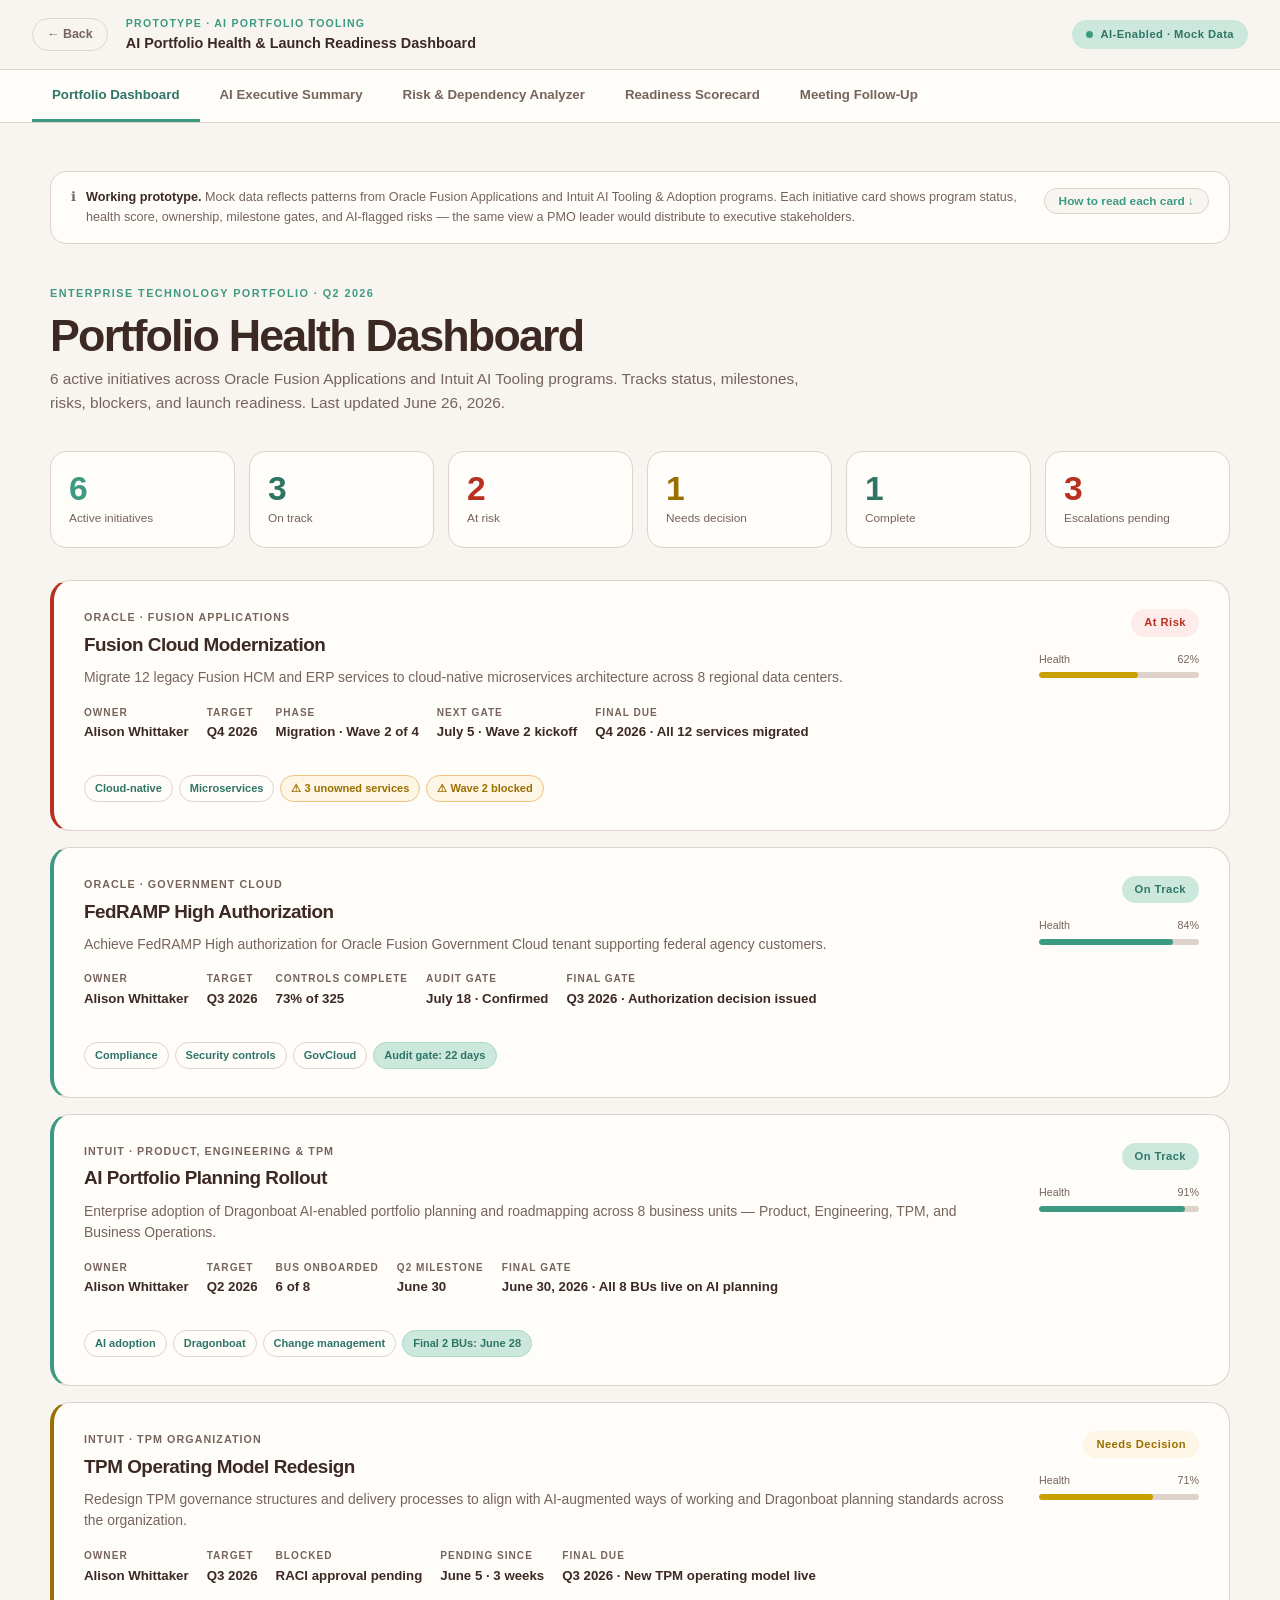
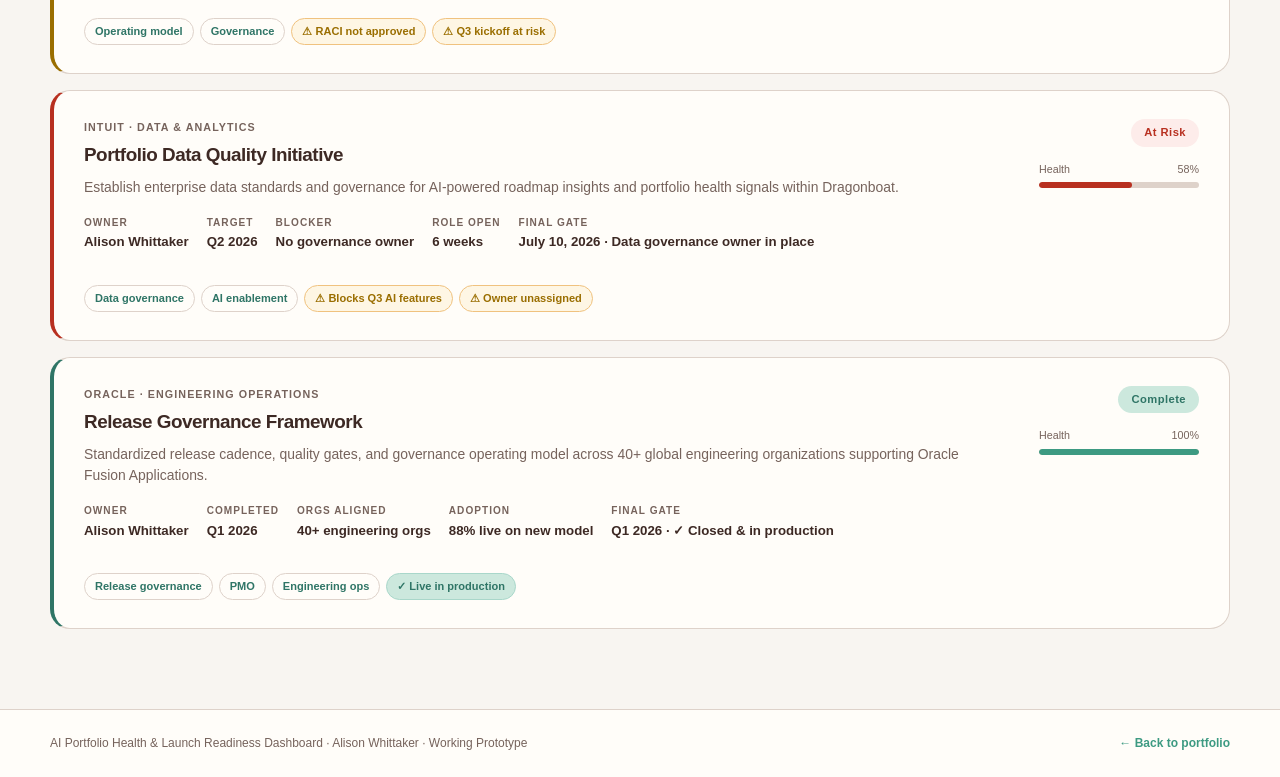
==== portfolio-dashboard.html @ 185c4051 "Add files via upload" ====
<!doctype html>
<html lang="en">
<head>
  <meta charset="UTF-8">
  <meta name="viewport" content="width=device-width, initial-scale=1.0">
  <title>AI Portfolio Health & Launch Readiness — Prototype | Alison Whittaker</title>
  <style>
    :root {
      --ink: #3d2924;
      --muted: #76635c;
      --paper: #f8f5f1;
      --surface: #fffdf9;
      --line: #ded2ca;
      --accent: #3d9a82;
      --accent-soft: #ead4c9;
      --forest: #2f7566;
      --lime: #cce8dd;
      --cocoa: #4b312b;
      --shadow: 0 18px 50px rgba(76,49,43,.09);
      --radius: 20px;
      --red: #b83020;
      --red-soft: #fdecea;
      --amber: #9a6e00;
      --amber-soft: #fef6e4;
    }
    *, *::before, *::after { box-sizing: border-box; }
    html { scroll-behavior: smooth; }
    body {
      margin: 0;
      background: var(--paper);
      color: var(--ink);
      font-family: Inter, ui-sans-serif, -apple-system, BlinkMacSystemFont, "Segoe UI", sans-serif;
      line-height: 1.55;
      -webkit-font-smoothing: antialiased;
    }
    a { color: inherit; text-decoration: none; }
    p { text-wrap: pretty; }

    /* ── HEADER ────────────────────────────── */
    .proto-header {
      position: sticky; top: 0; z-index: 30;
      display: flex; align-items: center; justify-content: space-between;
      min-height: 70px; padding: 12px 32px;
      border-bottom: 1px solid var(--line);
      background: color-mix(in srgb, var(--paper) 92%, transparent);
      backdrop-filter: blur(18px);
    }
    .ph-left { display: flex; align-items: center; gap: 18px; }
    .ph-back {
      display: inline-flex; align-items: center; gap: 6px;
      padding: 6px 14px; border: 1px solid var(--line); border-radius: 999px;
      color: var(--muted); font-size: .78rem; font-weight: 650;
      transition: color .2s, border-color .2s;
    }
    .ph-back:hover { color: var(--ink); border-color: var(--ink); }
    .ph-meta { display: flex; flex-direction: column; gap: 1px; }
    .ph-eyebrow { margin: 0; color: var(--accent); font-size: .66rem; font-weight: 800; letter-spacing: .12em; text-transform: uppercase; }
    .ph-title { margin: 0; font-size: .9rem; font-weight: 750; }
    .ph-badge {
      display: inline-flex; align-items: center; gap: 7px;
      padding: 6px 14px; border-radius: 999px;
      background: var(--lime); color: var(--forest);
      font-size: .7rem; font-weight: 800; letter-spacing: .04em;
    }
    .ai-pulse {
      width: 7px; height: 7px; border-radius: 50%;
      background: var(--accent); animation: pulse 2s ease-in-out infinite;
    }
    @keyframes pulse { 0%,100%{opacity:1} 50%{opacity:.3} }

    /* ── TAB BAR ───────────────────────────── */
    .tab-bar {
      position: sticky; top: 70px; z-index: 20;
      display: flex; overflow-x: auto;
      padding: 0 32px;
      border-bottom: 1px solid var(--line);
      background: var(--surface);
      scrollbar-width: none;
    }
    .tab-bar::-webkit-scrollbar { display: none; }
    .tab-btn {
      flex-shrink: 0; height: 52px; padding: 0 20px;
      border: none; border-bottom: 3px solid transparent;
      background: transparent; color: var(--muted);
      cursor: pointer; font-family: inherit;
      font-size: .83rem; font-weight: 650;
      transition: color .18s, border-color .18s;
      white-space: nowrap;
    }
    .tab-btn:hover { color: var(--ink); }
    .tab-btn.active { border-bottom-color: var(--accent); color: var(--forest); font-weight: 750; }

    /* ── MAIN LAYOUT ───────────────────────── */
    .proto-main {
      width: min(calc(100% - 48px), 1180px);
      margin: 0 auto; padding-block: 48px 80px;
    }
    .tab-panel { display: none; }
    .tab-panel.active { display: block; }

    /* ── DISCLAIMER ────────────────────────── */
    .disclaimer {
      display: flex; align-items: center; gap: 10px;
      padding: 12px 18px; margin-bottom: 36px;
      border: 1px solid var(--line); border-radius: 12px;
      background: var(--surface); font-size: .78rem; color: var(--muted);
    }
    .disclaimer strong { color: var(--ink); }

    /* ── PANEL HEADERS ─────────────────────── */
    .panel-header { margin-bottom: 36px; }
    .panel-eyebrow {
      display: inline-flex; align-items: center; gap: 6px;
      margin: 0 0 10px; color: var(--accent);
      font-size: .68rem; font-weight: 800; letter-spacing: .13em; text-transform: uppercase;
    }
    .panel-title { margin: 0 0 8px; font-size: clamp(1.9rem,3.5vw,2.9rem); font-weight: 760; letter-spacing: -.04em; line-height: 1.05; }
    .panel-sub { margin: 0; color: var(--muted); font-size: .96rem; max-width: 760px; }

    /* ── STATS ROW ─────────────────────────── */
    .stats-row { display: grid; grid-template-columns: repeat(6,1fr); gap: 14px; margin-bottom: 32px; }
    .stat-card {
      padding: 20px 18px; border: 1px solid var(--line);
      border-radius: 16px; background: var(--surface);
    }
    .stat-val {
      display: block; font-size: 2.1rem; font-weight: 760;
      letter-spacing: -.04em; line-height: 1; color: var(--accent);
    }
    .stat-card.s-green .stat-val { color: var(--forest); }
    .stat-card.s-red .stat-val { color: var(--red); }
    .stat-card.s-amber .stat-val { color: var(--amber); }
    .stat-lbl { margin: 6px 0 0; color: var(--muted); font-size: .74rem; line-height: 1.35; }

    /* ── PROGRAM CARDS ─────────────────────── */
    .program-grid { display: grid; gap: 16px; }
    .program-card {
      display: grid; grid-template-columns: 1fr 160px;
      gap: 18px 28px; padding: 28px 30px;
      border: 1px solid var(--line); border-left: 4px solid var(--line);
      border-radius: var(--radius); background: var(--surface);
    }
    .program-card.c-on    { border-left-color: var(--accent); }
    .program-card.c-risk  { border-left-color: var(--red); }
    .program-card.c-dec   { border-left-color: var(--amber); }
    .program-card.c-done  { border-left-color: var(--forest); }

    .pc-org { margin: 0 0 4px; font-size: .67rem; font-weight: 800; letter-spacing: .1em; text-transform: uppercase; color: var(--muted); }
    .pc-name { margin: 0 0 8px; font-size: 1.18rem; font-weight: 750; letter-spacing: -.025em; }
    .pc-desc { margin: 0 0 16px; color: var(--muted); font-size: .87rem; }
    .pc-meta { display: flex; flex-wrap: wrap; gap: 18px; }
    .meta-item { display: flex; flex-direction: column; gap: 2px; }
    .meta-lbl { font-size: .63rem; font-weight: 800; letter-spacing: .1em; text-transform: uppercase; color: var(--muted); }
    .meta-val { font-size: .83rem; font-weight: 650; }

    .pc-side { display: flex; flex-direction: column; align-items: flex-end; gap: 14px; }
    .status-badge {
      padding: 5px 13px; border-radius: 999px;
      font-size: .7rem; font-weight: 800; letter-spacing: .04em; white-space: nowrap;
    }
    .sb-on   { background: var(--lime); color: var(--forest); }
    .sb-risk { background: var(--red-soft); color: var(--red); }
    .sb-dec  { background: var(--amber-soft); color: var(--amber); }
    .sb-done { background: var(--lime); color: var(--forest); }

    .health-bar { width: 100%; }
    .hb-row { display: flex; justify-content: space-between; margin-bottom: 5px; font-size: .67rem; color: var(--muted); }
    .hb-track { height: 6px; border-radius: 999px; background: var(--line); overflow: hidden; }
    .hb-fill { height: 100%; border-radius: 999px; background: var(--accent); }
    .hb-fill.hf-red    { background: var(--red); }
    .hb-fill.hf-amber  { background: #c9a000; }

    .pc-tags { display: flex; flex-wrap: wrap; gap: 6px; margin-top: 14px; grid-column: 1; }
    .tag {
      padding: 4px 10px; border: 1px solid var(--line); border-radius: 999px;
      font-size: .69rem; font-weight: 700; color: var(--forest);
    }
    .tag.t-warn { border-color: #f0c27f; color: var(--amber); background: var(--amber-soft); }
    .tag.t-ok   { border-color: #a9d7ca; color: var(--forest); background: var(--lime); }

    /* ── AI SUMMARY ────────────────────────── */
    .ai-card {
      padding: 38px 42px; border: 1px solid var(--line);
      border-radius: var(--radius); background: var(--surface); margin-bottom: 20px;
    }
    .ai-card-head {
      display: flex; align-items: flex-start; justify-content: space-between;
      gap: 20px; margin-bottom: 28px; padding-bottom: 22px; border-bottom: 1px solid var(--line);
    }
    .ai-label {
      display: inline-flex; align-items: center; gap: 6px;
      padding: 4px 11px; border-radius: 999px;
      background: var(--lime); color: var(--forest);
      font-size: .67rem; font-weight: 800; letter-spacing: .06em; text-transform: uppercase;
    }
    .ai-card h2 { margin: 12px 0 4px; font-size: 1.65rem; letter-spacing: -.035em; }
    .ai-date { margin: 0; color: var(--muted); font-size: .82rem; }
    .status-pill {
      flex-shrink: 0; display: inline-flex; align-items: center; gap: 8px;
      padding: 8px 18px; border-radius: 999px;
      font-weight: 750; font-size: .84rem;
    }
    .sp-amber { background: var(--amber-soft); color: var(--amber); }

    .sum-sec { margin-bottom: 28px; }
    .sum-sec h3 {
      margin: 0 0 12px; font-size: .72rem; font-weight: 800;
      letter-spacing: .1em; text-transform: uppercase; color: var(--forest);
    }
    .sum-sec p { margin: 0 0 10px; color: var(--muted); line-height: 1.72; font-size: .94rem; }
    .sum-sec p:last-child { margin-bottom: 0; }
    .sum-sec p strong { color: var(--ink); }

    .dec-list { display: grid; gap: 10px; }
    .dec-item {
      display: flex; align-items: flex-start; gap: 14px;
      padding: 16px 18px; border: 1px solid var(--line); border-radius: 12px;
      background: var(--paper); font-size: .87rem;
    }
    .dec-num {
      flex-shrink: 0; width: 26px; height: 26px; display: grid; place-items: center;
      border-radius: 50%; background: var(--accent-soft); color: var(--cocoa);
      font-size: .74rem; font-weight: 800;
    }
    .dec-item p { margin: 0; line-height: 1.6; color: var(--muted); }
    .dec-item p strong { color: var(--ink); }

    /* ── RISK ANALYZER ─────────────────────── */
    .hidden-banner {
      display: flex; align-items: flex-start; gap: 14px;
      padding: 18px 22px; margin-bottom: 22px;
      border: 1px solid #e8c87a; border-radius: 14px;
      background: var(--amber-soft);
    }
    .hb-icon { font-size: 1.4rem; line-height: 1; flex-shrink: 0; margin-top: 1px; }
    .hb-body strong { display: block; margin-bottom: 4px; font-size: .9rem; color: #5a3e00; }
    .hb-body p { margin: 0; font-size: .84rem; color: #7a5800; }

    .risk-wrap { overflow-x: auto; border: 1px solid var(--line); border-radius: var(--radius); margin-bottom: 24px; }
    table.risk-tbl { width: 100%; border-collapse: collapse; font-size: .86rem; }
    .risk-tbl th {
      padding: 12px 16px; text-align: left; white-space: nowrap;
      font-size: .67rem; font-weight: 800; letter-spacing: .1em; text-transform: uppercase;
      color: var(--muted); border-bottom: 2px solid var(--line); background: var(--paper);
    }
    .risk-tbl td { padding: 16px 16px; border-bottom: 1px solid var(--line); vertical-align: top; }
    .risk-tbl tr:last-child td { border-bottom: 0; }
    .risk-tbl tr:hover td { background: color-mix(in srgb, var(--paper) 50%, var(--surface)); }
    .risk-tbl td:first-child { font-weight: 650; }

    .sev {
      display: inline-flex; align-items: center; gap: 5px;
      padding: 3px 10px; border-radius: 999px;
      font-size: .7rem; font-weight: 800; white-space: nowrap;
    }
    .sev-h { background: var(--red-soft); color: var(--red); }
    .sev-m { background: var(--amber-soft); color: var(--amber); }
    .sev-l { background: var(--lime); color: var(--forest); }

    .ai-tag {
      display: inline-flex; padding: 2px 7px; border-radius: 4px;
      background: var(--lime); color: var(--forest);
      font-size: .63rem; font-weight: 800; letter-spacing: .04em; vertical-align: middle; margin-left: 4px;
    }

    .dep-card {
      padding: 26px 30px; border: 1px solid var(--line);
      border-radius: var(--radius); background: var(--surface);
    }
    .dep-card h3 { margin: 0 0 16px; font-size: 1.05rem; letter-spacing: -.02em; }
    .dep-card p { margin: 0 0 12px; color: var(--muted); font-size: .84rem; }
    .dep-list { display: grid; gap: 10px; }
    .dep-item {
      display: flex; align-items: flex-start; gap: 12px;
      padding: 13px 16px; border: 1px solid var(--line); border-radius: 10px;
      background: var(--paper); font-size: .85rem; line-height: 1.55;
    }
    .dep-item span:first-child { font-size: 1rem; flex-shrink: 0; }

    /* ── SCORECARD ─────────────────────────── */
    .sc-wrap { overflow: hidden; border: 1px solid var(--line); border-radius: var(--radius); margin-bottom: 22px; }
    table.sc-tbl { width: 100%; border-collapse: collapse; font-size: .87rem; }
    .sc-tbl thead tr { background: var(--paper); border-bottom: 2px solid var(--line); }
    .sc-tbl th {
      padding: 14px 18px; text-align: left;
      font-size: .67rem; font-weight: 800; letter-spacing: .1em; text-transform: uppercase; color: var(--muted);
    }
    .sc-tbl th.center { text-align: center; }
    .sc-tbl td { padding: 18px 18px; border-bottom: 1px solid var(--line); vertical-align: middle; }
    .sc-tbl td.center { text-align: center; }
    .sc-tbl tr:last-child td { border-bottom: 0; }
    .sc-tbl tr:hover td { background: var(--paper); }
    .sc-name { font-weight: 650; font-size: .91rem; }
    .sc-org  { color: var(--muted); font-size: .74rem; margin-top: 2px; }

    .chip {
      display: inline-flex; align-items: center; justify-content: center;
      min-width: 56px; padding: 5px 10px; border-radius: 8px;
      font-size: .84rem; font-weight: 750;
    }
    .chip-g { background: var(--lime); color: var(--forest); }
    .chip-a { background: var(--amber-soft); color: var(--amber); }
    .chip-r { background: var(--red-soft); color: var(--red); }
    .chip-n { background: var(--line); color: var(--muted); }

    .rec-cell { font-size: .83rem; color: var(--muted); line-height: 1.55; max-width: 340px; }

    .sc-legend { display: flex; gap: 22px; font-size: .78rem; color: var(--muted); }
    .sl-item { display: flex; align-items: center; gap: 7px; }
    .sl-dot { width: 12px; height: 12px; border-radius: 3px; }

    /* ── MEETING FOLLOW-UP ─────────────────── */
    .meeting-grid { display: grid; grid-template-columns: 1fr 1fr; gap: 22px; align-items: start; }
    .meet-card {
      padding: 30px 32px; border: 1px solid var(--line);
      border-radius: var(--radius); background: var(--surface);
    }
    .meet-card h3 { margin: 0 0 6px; font-size: 1.05rem; letter-spacing: -.02em; }
    .meet-card > p { margin: 0 0 18px; color: var(--muted); font-size: .84rem; }

    textarea {
      width: 100%; min-height: 270px; padding: 14px 16px;
      border: 1px solid var(--line); border-radius: 12px;
      background: var(--paper); color: var(--ink);
      font-family: inherit; font-size: .85rem; line-height: 1.65; resize: vertical;
    }
    textarea:focus { outline: 2px solid var(--accent); border-color: transparent; }

    .analyze-btn {
      display: inline-flex; align-items: center; gap: 8px; margin-top: 14px;
      min-height: 44px; padding: 0 22px;
      border: none; border-radius: 999px;
      background: var(--cocoa); color: var(--paper);
      cursor: pointer; font-family: inherit; font-size: .88rem; font-weight: 750;
      transition: opacity .2s;
    }
    .analyze-btn:hover { opacity: .88; }
    .analyze-btn:disabled { opacity: .45; cursor: not-allowed; }

    .load-bar { display: none; height: 3px; border-radius: 999px; background: var(--line); overflow: hidden; margin-bottom: 20px; }
    .load-bar.running { display: block; }
    .lb-fill { height: 100%; border-radius: 999px; background: var(--accent); animation: load-anim 1.9s ease-in-out; }
    @keyframes load-anim { 0%{width:0%} 100%{width:100%} }

    .empty-state {
      display: flex; flex-direction: column; align-items: center; justify-content: center;
      min-height: 220px; color: var(--muted); text-align: center; font-size: .88rem;
    }
    .empty-icon { font-size: 2rem; margin-bottom: 12px; opacity: .35; }

    .out-section { display: none; }
    .out-section.vis { display: block; }

    .out-group { margin-bottom: 22px; }
    .out-group h4 {
      margin: 0 0 10px; font-size: .69rem; font-weight: 800;
      letter-spacing: .1em; text-transform: uppercase; color: var(--forest);
    }
    .out-item {
      display: flex; align-items: flex-start; gap: 11px;
      padding: 13px 15px; border: 1px solid var(--line); border-radius: 10px;
      margin-bottom: 8px; background: var(--paper); font-size: .85rem;
    }
    .out-item:last-child { margin-bottom: 0; }
    .out-item-icon { flex-shrink: 0; font-size: .9rem; }
    .out-item-body strong { display: block; margin-bottom: 3px; font-size: .84rem; }
    .out-item-body span { color: var(--muted); font-size: .77rem; }
    .out-item.flag { border-color: #e8c87a; background: var(--amber-soft); }

    /* ── RESPONSIVE ────────────────────────── */
    @media (max-width: 860px) {
      .stats-row { grid-template-columns: repeat(3,1fr); }
      .meeting-grid { grid-template-columns: 1fr; }
      .program-card { grid-template-columns: 1fr; }
      .pc-side { align-items: flex-start; }
      .proto-header { padding: 12px 18px; }
      .tab-bar { padding: 0 18px; }
      .proto-main { padding-block: 32px 60px; }
      .ai-card { padding: 26px 24px; }
      .ai-card-head { flex-direction: column; gap: 14px; }
    }
    @media (max-width: 560px) {
      .stats-row { grid-template-columns: repeat(2,1fr); }
      .ph-back span { display: none; }
    }

    /* ── CARD GUIDE ──────────────────────────────────────── */
    .guide-card {
      border: 1px solid var(--line); border-radius: 16px;
      background: var(--surface); margin-bottom: 36px; overflow: hidden;
    }
    .guide-top {
      display: flex; align-items: flex-start; justify-content: space-between;
      gap: 16px; padding: 16px 20px;
    }
    .guide-intro { display: flex; align-items: flex-start; gap: 10px; font-size: .79rem; color: var(--muted); line-height: 1.55; }
    .guide-intro strong { color: var(--ink); }
    .guide-toggle {
      flex-shrink: 0; padding: 5px 14px;
      border: 1px solid var(--line); border-radius: 999px;
      background: var(--paper); color: var(--accent);
      cursor: pointer; font-family: inherit; font-size: .74rem; font-weight: 750;
      white-space: nowrap; transition: background .15s, border-color .15s;
    }
    .guide-toggle:hover { background: var(--lime); border-color: #a9d7ca; }
    .guide-body {
      display: none; padding: 0 20px 22px;
      border-top: 1px solid var(--line);
    }
    .guide-body.open { display: block; }
    .guide-sec { margin-top: 18px; }
    .guide-sec-title {
      font-size: .64rem; font-weight: 800; letter-spacing: .11em;
      text-transform: uppercase; color: var(--forest); margin: 0 0 10px;
    }
    .guide-grid { display: grid; grid-template-columns: repeat(auto-fit, minmax(210px, 1fr)); gap: 8px; }
    .guide-item {
      display: flex; align-items: flex-start; gap: 10px;
      padding: 10px 13px; border: 1px solid var(--line); border-radius: 10px;
      background: var(--paper);
    }
    .gi-icon {
      flex-shrink: 0; width: 22px; height: 22px; border-radius: 4px;
      display: grid; place-items: center;
      font-size: .72rem; font-weight: 800; line-height: 1;
    }
    .gi-green { background: var(--lime); color: var(--forest); }
    .gi-red   { background: var(--red-soft); color: var(--red); }
    .gi-amber { background: var(--amber-soft); color: var(--amber); }
    .gi-done  { background: #cce8dd; color: #1f5c4a; }
    .gi-soft  { background: var(--accent-soft); color: var(--cocoa); }
    .guide-item strong { display: block; font-size: .8rem; font-weight: 700; margin-bottom: 2px; color: var(--ink); }
    .guide-item span   { color: var(--muted); font-size: .75rem; line-height: 1.45; }
    .guide-tags-col { display: grid; gap: 12px; margin-top: 6px; }
    .guide-tag-row { display: flex; align-items: baseline; gap: 10px; flex-wrap: wrap; }
    .gdemo {
      display: inline-flex; align-items: center; gap: 5px;
      padding: 4px 11px; border-radius: 999px; font-size: .74rem; font-weight: 700;
      white-space: nowrap;
    }
    .gdemo-n { border: 1px solid var(--line); color: var(--forest); background: var(--surface); }
    .gdemo-w { border: 1px solid #f0c27f; color: var(--amber); background: var(--amber-soft); }
    .gdemo-g { border: 1px solid #a9d7ca; color: var(--forest); background: var(--lime); }
    .guide-tag-desc { color: var(--muted); font-size: .76rem; line-height: 1.45; max-width: 560px; }
  </style>
</head>
<body>

  <!-- HEADER -->
  <header class="proto-header">
    <div class="ph-left">
      <a class="ph-back" href="index.html"><span>← Back</span></a>
      <div class="ph-meta">
        <p class="ph-eyebrow">Prototype · AI Portfolio Tooling</p>
        <p class="ph-title">AI Portfolio Health &amp; Launch Readiness Dashboard</p>
      </div>
    </div>
    <div class="ph-badge"><span class="ai-pulse"></span>AI-Enabled · Mock Data</div>
  </header>

  <!-- TAB BAR -->
  <nav class="tab-bar" role="tablist" aria-label="Dashboard sections">
    <button class="tab-btn active" role="tab" data-tab="dashboard" aria-selected="true">Portfolio Dashboard</button>
    <button class="tab-btn" role="tab" data-tab="summary" aria-selected="false">AI Executive Summary</button>
    <button class="tab-btn" role="tab" data-tab="risks" aria-selected="false">Risk &amp; Dependency Analyzer</button>
    <button class="tab-btn" role="tab" data-tab="scorecard" aria-selected="false">Readiness Scorecard</button>
    <button class="tab-btn" role="tab" data-tab="meeting" aria-selected="false">Meeting Follow-Up</button>
  </nav>

  <main class="proto-main">

    <div class="guide-card">
      <div class="guide-top">
        <div class="guide-intro">
          <span aria-hidden="true">ℹ</span>
          <span><strong>Working prototype.</strong> Mock data reflects patterns from Oracle Fusion Applications and Intuit AI Tooling &amp; Adoption programs. Each initiative card shows program status, health score, ownership, milestone gates, and AI-flagged risks — the same view a PMO leader would distribute to executive stakeholders.</span>
        </div>
        <button class="guide-toggle" onclick="toggleGuide(this)" aria-expanded="false" aria-controls="guide-body">How to read each card ↓</button>
      </div>

      <div class="guide-body" id="guide-body">

        <div class="guide-sec">
          <p class="guide-sec-title">Left border color &amp; status badge (top right of card) — program status</p>
          <div class="guide-grid">
            <div class="guide-item">
              <div class="gi-icon gi-green">■</div>
              <div><strong>On Track</strong><span>Progressing to plan. No active blockers. Upcoming milestones confirmed.</span></div>
            </div>
            <div class="guide-item">
              <div class="gi-icon gi-red">■</div>
              <div><strong>At Risk</strong><span>A blocker, ownership gap, or missed milestone is threatening delivery. Escalation likely needed.</span></div>
            </div>
            <div class="guide-item">
              <div class="gi-icon gi-amber">■</div>
              <div><strong>Needs Decision</strong><span>Program is stalled pending an executive approval or decision. Cannot advance until resolved.</span></div>
            </div>
            <div class="guide-item">
              <div class="gi-icon gi-done">■</div>
              <div><strong>Complete</strong><span>Delivered and closed. May be in post-launch monitoring or adoption follow-up phase.</span></div>
            </div>
          </div>
        </div>

        <div class="guide-sec">
          <p class="guide-sec-title">Health bar (top right of card) — overall program health score 0–100%</p>
          <div class="guide-grid">
            <div class="guide-item">
              <div class="gi-icon gi-green" style="font-size:.6rem">80+</div>
              <div><strong>Green (80–100%)</strong><span>Healthy. Milestones on track, risks actively managed, no critical gaps.</span></div>
            </div>
            <div class="guide-item">
              <div class="gi-icon gi-amber" style="font-size:.55rem">60–79</div>
              <div><strong>Amber (60–79%)</strong><span>Moderate concern. Some blockers or ownership gaps need near-term attention to avoid slippage.</span></div>
            </div>
            <div class="guide-item">
              <div class="gi-icon gi-red" style="font-size:.6rem">&lt;60</div>
              <div><strong>Red (&lt;60%)</strong><span>Significant issues present. Delivery at risk without immediate leadership intervention.</span></div>
            </div>
          </div>
        </div>

        <div class="guide-sec">
          <p class="guide-sec-title">Metadata fields — key program facts displayed below the description</p>
          <div class="guide-grid">
            <div class="guide-item">
              <div class="gi-icon gi-soft">👤</div>
              <div><strong>Owner</strong><span>Program lead accountable for delivery, escalation, and executive communication.</span></div>
            </div>
            <div class="guide-item">
              <div class="gi-icon gi-soft">📅</div>
              <div><strong>Target</strong><span>Planned delivery quarter or date per the current program schedule.</span></div>
            </div>
            <div class="guide-item">
              <div class="gi-icon gi-soft">↗</div>
              <div><strong>Phase / Progress</strong><span>Current stage of delivery — e.g., Wave 2 of 4, 73% of controls complete, or 6 of 8 BUs onboarded.</span></div>
            </div>
            <div class="guide-item">
              <div class="gi-icon gi-soft">⏱</div>
              <div><strong>Next Gate / Audit Gate / Q2 Milestone</strong><span>The nearest upcoming decision point, approval, or milestone that determines whether the program can advance.</span></div>
            </div>
            <div class="guide-item">
              <div class="gi-icon gi-red">!</div>
              <div><strong>Blocked / Blocker / Pending</strong><span>An active issue preventing forward progress. Shown with duration (e.g., "3 weeks") to flag how long it has been unresolved.</span></div>
            </div>
            <div class="guide-item">
              <div class="gi-icon gi-done">⬡</div>
              <div><strong>Final Gate / Final Due</strong><span>The ultimate completion milestone or end-state delivery date — what "done" looks like for this initiative.</span></div>
            </div>
          </div>
        </div>

        <div class="guide-sec">
          <p class="guide-sec-title">Tag chips (bottom of each card) — domain labels and live status signals</p>
          <div class="guide-tags-col">
            <div>
              <div class="guide-tag-row">
                <span class="gdemo gdemo-n">Cloud-native</span>
                <span class="gdemo gdemo-n">Dragonboat</span>
                <span class="gdemo gdemo-n">PMO</span>
                <span class="gdemo gdemo-n">Compliance</span>
              </div>
              <p class="guide-tag-desc" style="margin-top:6px"><strong style="color:var(--ink)">White border, green text</strong> — Domain, tool, or methodology label. Identifies the technology area, platform, or delivery approach the program operates in (e.g., cloud-native architecture, AI tooling, release governance).</p>
            </div>
            <div>
              <div class="guide-tag-row">
                <span class="gdemo gdemo-w">⚠ 3 unowned services</span>
                <span class="gdemo gdemo-w">⚠ RACI not approved</span>
                <span class="gdemo gdemo-w">⚠ Owner unassigned</span>
              </div>
              <p class="guide-tag-desc" style="margin-top:6px"><strong style="color:var(--ink)">Amber background with ⚠</strong> — Active risk, blocker, or pending decision that is directly impacting this program's health score or delivery timeline. These are the items that need immediate attention.</p>
            </div>
            <div>
              <div class="guide-tag-row">
                <span class="gdemo gdemo-g">Audit gate: 22 days</span>
                <span class="gdemo gdemo-g">Final 2 BUs: June 28</span>
                <span class="gdemo gdemo-g">✓ Live in production</span>
              </div>
              <p class="guide-tag-desc" style="margin-top:6px"><strong style="color:var(--ink)">Green background</strong> — Positive status signal. Either a confirmed upcoming milestone with a countdown showing days or a date remaining, or a completed delivery milestone confirming the program met its goal.</p>
            </div>
          </div>
        </div>

      </div>
    </div>

    <!-- ══ TAB 1: DASHBOARD ══════════════════════════════ -->
    <div class="tab-panel active" id="tab-dashboard" role="tabpanel">
      <div class="panel-header">
        <p class="panel-eyebrow">Enterprise Technology Portfolio · Q2 2026</p>
        <h1 class="panel-title">Portfolio Health Dashboard</h1>
        <p class="panel-sub">6 active initiatives across Oracle Fusion Applications and Intuit AI Tooling programs. Tracks status, milestones, risks, blockers, and launch readiness. Last updated June 26, 2026.</p>
      </div>

      <div class="stats-row">
        <div class="stat-card">
          <span class="stat-val">6</span>
          <p class="stat-lbl">Active initiatives</p>
        </div>
        <div class="stat-card s-green">
          <span class="stat-val">3</span>
          <p class="stat-lbl">On track</p>
        </div>
        <div class="stat-card s-red">
          <span class="stat-val">2</span>
          <p class="stat-lbl">At risk</p>
        </div>
        <div class="stat-card s-amber">
          <span class="stat-val">1</span>
          <p class="stat-lbl">Needs decision</p>
        </div>
        <div class="stat-card s-green">
          <span class="stat-val">1</span>
          <p class="stat-lbl">Complete</p>
        </div>
        <div class="stat-card s-red">
          <span class="stat-val">3</span>
          <p class="stat-lbl">Escalations pending</p>
        </div>
      </div>

      <div class="program-grid">

        <article class="program-card c-risk">
          <div>
            <p class="pc-org">Oracle · Fusion Applications</p>
            <h2 class="pc-name">Fusion Cloud Modernization</h2>
            <p class="pc-desc">Migrate 12 legacy Fusion HCM and ERP services to cloud-native microservices architecture across 8 regional data centers.</p>
            <div class="pc-meta">
              <div class="meta-item"><span class="meta-lbl">Owner</span><span class="meta-val">Alison Whittaker</span></div>
              <div class="meta-item"><span class="meta-lbl">Target</span><span class="meta-val">Q4 2026</span></div>
              <div class="meta-item"><span class="meta-lbl">Phase</span><span class="meta-val">Migration · Wave 2 of 4</span></div>
              <div class="meta-item"><span class="meta-lbl">Next gate</span><span class="meta-val">July 5 · Wave 2 kickoff</span></div>
              <div class="meta-item"><span class="meta-lbl">Final Due</span><span class="meta-val">Q4 2026 · All 12 services migrated</span></div>
            </div>
          </div>
          <div class="pc-side">
            <span class="status-badge sb-risk">At Risk</span>
            <div class="health-bar">
              <div class="hb-row"><span>Health</span><span>62%</span></div>
              <div class="hb-track"><div class="hb-fill hf-amber" style="width:62%"></div></div>
            </div>
          </div>
          <div class="pc-tags">
            <span class="tag">Cloud-native</span>
            <span class="tag">Microservices</span>
            <span class="tag t-warn">⚠ 3 unowned services</span>
            <span class="tag t-warn">⚠ Wave 2 blocked</span>
          </div>
        </article>

        <article class="program-card c-on">
          <div>
            <p class="pc-org">Oracle · Government Cloud</p>
            <h2 class="pc-name">FedRAMP High Authorization</h2>
            <p class="pc-desc">Achieve FedRAMP High authorization for Oracle Fusion Government Cloud tenant supporting federal agency customers.</p>
            <div class="pc-meta">
              <div class="meta-item"><span class="meta-lbl">Owner</span><span class="meta-val">Alison Whittaker</span></div>
              <div class="meta-item"><span class="meta-lbl">Target</span><span class="meta-val">Q3 2026</span></div>
              <div class="meta-item"><span class="meta-lbl">Controls complete</span><span class="meta-val">73% of 325</span></div>
              <div class="meta-item"><span class="meta-lbl">Audit gate</span><span class="meta-val">July 18 · Confirmed</span></div>
              <div class="meta-item"><span class="meta-lbl">Final Gate</span><span class="meta-val">Q3 2026 · Authorization decision issued</span></div>
            </div>
          </div>
          <div class="pc-side">
            <span class="status-badge sb-on">On Track</span>
            <div class="health-bar">
              <div class="hb-row"><span>Health</span><span>84%</span></div>
              <div class="hb-track"><div class="hb-fill" style="width:84%"></div></div>
            </div>
          </div>
          <div class="pc-tags">
            <span class="tag">Compliance</span>
            <span class="tag">Security controls</span>
            <span class="tag">GovCloud</span>
            <span class="tag t-ok">Audit gate: 22 days</span>
          </div>
        </article>

        <article class="program-card c-on">
          <div>
            <p class="pc-org">Intuit · Product, Engineering &amp; TPM</p>
            <h2 class="pc-name">AI Portfolio Planning Rollout</h2>
            <p class="pc-desc">Enterprise adoption of Dragonboat AI-enabled portfolio planning and roadmapping across 8 business units — Product, Engineering, TPM, and Business Operations.</p>
            <div class="pc-meta">
              <div class="meta-item"><span class="meta-lbl">Owner</span><span class="meta-val">Alison Whittaker</span></div>
              <div class="meta-item"><span class="meta-lbl">Target</span><span class="meta-val">Q2 2026</span></div>
              <div class="meta-item"><span class="meta-lbl">BUs onboarded</span><span class="meta-val">6 of 8</span></div>
              <div class="meta-item"><span class="meta-lbl">Q2 milestone</span><span class="meta-val">June 30</span></div>
              <div class="meta-item"><span class="meta-lbl">Final Gate</span><span class="meta-val">June 30, 2026 · All 8 BUs live on AI planning</span></div>
            </div>
          </div>
          <div class="pc-side">
            <span class="status-badge sb-on">On Track</span>
            <div class="health-bar">
              <div class="hb-row"><span>Health</span><span>91%</span></div>
              <div class="hb-track"><div class="hb-fill" style="width:91%"></div></div>
            </div>
          </div>
          <div class="pc-tags">
            <span class="tag">AI adoption</span>
            <span class="tag">Dragonboat</span>
            <span class="tag">Change management</span>
            <span class="tag t-ok">Final 2 BUs: June 28</span>
          </div>
        </article>

        <article class="program-card c-dec">
          <div>
            <p class="pc-org">Intuit · TPM Organization</p>
            <h2 class="pc-name">TPM Operating Model Redesign</h2>
            <p class="pc-desc">Redesign TPM governance structures and delivery processes to align with AI-augmented ways of working and Dragonboat planning standards across the organization.</p>
            <div class="pc-meta">
              <div class="meta-item"><span class="meta-lbl">Owner</span><span class="meta-val">Alison Whittaker</span></div>
              <div class="meta-item"><span class="meta-lbl">Target</span><span class="meta-val">Q3 2026</span></div>
              <div class="meta-item"><span class="meta-lbl">Blocked</span><span class="meta-val">RACI approval pending</span></div>
              <div class="meta-item"><span class="meta-lbl">Pending since</span><span class="meta-val">June 5 · 3 weeks</span></div>
              <div class="meta-item"><span class="meta-lbl">Final Due</span><span class="meta-val">Q3 2026 · New TPM operating model live</span></div>
            </div>
          </div>
          <div class="pc-side">
            <span class="status-badge sb-dec">Needs Decision</span>
            <div class="health-bar">
              <div class="hb-row"><span>Health</span><span>71%</span></div>
              <div class="hb-track"><div class="hb-fill hf-amber" style="width:71%"></div></div>
            </div>
          </div>
          <div class="pc-tags">
            <span class="tag">Operating model</span>
            <span class="tag">Governance</span>
            <span class="tag t-warn">⚠ RACI not approved</span>
            <span class="tag t-warn">⚠ Q3 kickoff at risk</span>
          </div>
        </article>

        <article class="program-card c-risk">
          <div>
            <p class="pc-org">Intuit · Data &amp; Analytics</p>
            <h2 class="pc-name">Portfolio Data Quality Initiative</h2>
            <p class="pc-desc">Establish enterprise data standards and governance for AI-powered roadmap insights and portfolio health signals within Dragonboat.</p>
            <div class="pc-meta">
              <div class="meta-item"><span class="meta-lbl">Owner</span><span class="meta-val">Alison Whittaker</span></div>
              <div class="meta-item"><span class="meta-lbl">Target</span><span class="meta-val">Q2 2026</span></div>
              <div class="meta-item"><span class="meta-lbl">Blocker</span><span class="meta-val">No governance owner</span></div>
              <div class="meta-item"><span class="meta-lbl">Role open</span><span class="meta-val">6 weeks</span></div>
              <div class="meta-item"><span class="meta-lbl">Final Gate</span><span class="meta-val">July 10, 2026 · Data governance owner in place</span></div>
            </div>
          </div>
          <div class="pc-side">
            <span class="status-badge sb-risk">At Risk</span>
            <div class="health-bar">
              <div class="hb-row"><span>Health</span><span>58%</span></div>
              <div class="hb-track"><div class="hb-fill hf-red" style="width:58%"></div></div>
            </div>
          </div>
          <div class="pc-tags">
            <span class="tag">Data governance</span>
            <span class="tag">AI enablement</span>
            <span class="tag t-warn">⚠ Blocks Q3 AI features</span>
            <span class="tag t-warn">⚠ Owner unassigned</span>
          </div>
        </article>

        <article class="program-card c-done">
          <div>
            <p class="pc-org">Oracle · Engineering Operations</p>
            <h2 class="pc-name">Release Governance Framework</h2>
            <p class="pc-desc">Standardized release cadence, quality gates, and governance operating model across 40+ global engineering organizations supporting Oracle Fusion Applications.</p>
            <div class="pc-meta">
              <div class="meta-item"><span class="meta-lbl">Owner</span><span class="meta-val">Alison Whittaker</span></div>
              <div class="meta-item"><span class="meta-lbl">Completed</span><span class="meta-val">Q1 2026</span></div>
              <div class="meta-item"><span class="meta-lbl">Orgs aligned</span><span class="meta-val">40+ engineering orgs</span></div>
              <div class="meta-item"><span class="meta-lbl">Adoption</span><span class="meta-val">88% live on new model</span></div>
              <div class="meta-item"><span class="meta-lbl">Final Gate</span><span class="meta-val">Q1 2026 · ✓ Closed &amp; in production</span></div>
            </div>
          </div>
          <div class="pc-side">
            <span class="status-badge sb-done">Complete</span>
            <div class="health-bar">
              <div class="hb-row"><span>Health</span><span>100%</span></div>
              <div class="hb-track"><div class="hb-fill" style="width:100%"></div></div>
            </div>
          </div>
          <div class="pc-tags">
            <span class="tag">Release governance</span>
            <span class="tag">PMO</span>
            <span class="tag">Engineering ops</span>
            <span class="tag t-ok">✓ Live in production</span>
          </div>
        </article>

      </div>
    </div>

    <!-- ══ TAB 2: AI EXECUTIVE SUMMARY ══════════════════ -->
    <div class="tab-panel" id="tab-summary" role="tabpanel">
      <div class="panel-header">
        <p class="panel-eyebrow">✦ AI-Generated</p>
        <h1 class="panel-title">AI Executive Summary</h1>
        <p class="panel-sub">Weekly portfolio update synthesized from program status, milestone data, RAID logs, and risk patterns. Ready for executive distribution.</p>
      </div>

      <div class="ai-card">
        <div class="ai-card-head">
          <div>
            <span class="ai-label">✦ AI Portfolio Summary</span>
            <h2>Week of June 22–28, 2026</h2>
            <p class="ai-date">Enterprise Technology Portfolio · Generated June 26, 2026 · Prepared by Alison Whittaker, EPM</p>
          </div>
          <span class="status-pill sp-amber">⚠ Attention Required</span>
        </div>

        <div class="sum-sec">
          <h3>Portfolio at a Glance</h3>
          <p>The portfolio carries <strong>2 programs at risk</strong> this week, with <strong>1 decision escalation outstanding for 3+ weeks</strong>. Of 6 active initiatives, 1 is complete, 3 are on track, and 2 require immediate executive action. Overall portfolio health is <strong>74%</strong>, down 4 points from last week as the Portfolio Data Quality Initiative continues to slip without a named governance owner.</p>
        </div>

        <div class="sum-sec">
          <h3>Progress Highlights</h3>
          <p><strong>AI Portfolio Planning Rollout (91% health)</strong> completed BU onboarding for 6 of 8 business units this week, ahead of the June 30 Q2 milestone. Tax Platform and Financial Services sessions are confirmed for June 28. This program is the strongest performer in the portfolio and on track to close Q2 on time.</p>
          <p><strong>FedRAMP High Authorization (84% health)</strong> remains on track. Security control documentation is 73% complete across 325 controls, the third-party audit partner has been contracted, and the July 18 security gate is confirmed. No active blockers, though a contingency plan for Tier 1 control gaps has not yet been documented.</p>
          <p><strong>Release Governance Framework</strong> officially closed Q1 2026. Standardized release cadence and quality gates are now live across all 40+ engineering organizations. Post-implementation survey shows 88% adoption — follow-up is planned for the remaining 5 teams (12%) in July.</p>
        </div>

        <div class="sum-sec">
          <h3>Risks &amp; Blockers</h3>
          <p><strong>Fusion Cloud Modernization (62% health, At Risk):</strong> 3 of 12 services — Payroll, Benefits, and Tax Calculation — remain without assigned migration owners. Wave 2 kickoff is July 5. Without owner assignment this week, the program slips to Q1 2027 delivery. This risk was first flagged 2 weeks ago with no resolution. Engineering VP escalation is required immediately.</p>
          <p><strong>Portfolio Data Quality Initiative (58% health, At Risk):</strong> The data governance owner role has been open for 6 weeks with no appointment. This blocks AI roadmap feature activation for all 8 business units in Q3 and degrades Dragonboat AI signal accuracy. This appointment needs leadership action by July 10 to protect Q3 commitments.</p>
        </div>

        <div class="sum-sec">
          <h3>Decisions Required This Week</h3>
          <div class="dec-list">
            <div class="dec-item">
              <span class="dec-num">1</span>
              <p><strong>Fusion Cloud Modernization:</strong> Engineering VP to assign migration owners for Payroll, Benefits, and Tax Calculation services before July 5. <em>Risk if unresolved: Wave 2 delivery slips 2 quarters to Q1 2027.</em></p>
            </div>
            <div class="dec-item">
              <span class="dec-num">2</span>
              <p><strong>Portfolio Data Quality Initiative:</strong> VP of Data to appoint data governance owner. Role has been open 6 weeks. <em>Risk if unresolved: Q3 AI roadmap features blocked for all 8 business units.</em></p>
            </div>
            <div class="dec-item">
              <span class="dec-num">3</span>
              <p><strong>TPM Operating Model Redesign:</strong> Executive sponsor needed to approve updated RACI. Outstanding 3 weeks. <em>Risk if unresolved: Q3 kickoff cannot proceed — program enters delay.</em></p>
            </div>
          </div>
        </div>

        <div class="sum-sec">
          <h3>Looking Ahead — Week of June 29</h3>
          <p>Two high-priority milestones land next week: <strong>AI Planning Rollout Q2 milestone (June 30)</strong> — confirmed on track — and the <strong>Fusion Cloud Modernization Wave 2 kickoff (July 5)</strong> — currently blocked. Recommend a 30-minute executive decision call by June 28 to resolve the Wave 2 ownership gap and unblock the RACI approval for TPM Operating Model. FedRAMP audit gate on July 18 remains 22 days out with no current blockers.</p>
        </div>
      </div>
    </div>

    <!-- ══ TAB 3: RISK & DEPENDENCY ANALYZER ════════════ -->
    <div class="tab-panel" id="tab-risks" role="tabpanel">
      <div class="panel-header">
        <p class="panel-eyebrow">✦ AI-Analyzed</p>
        <h1 class="panel-title">Risk &amp; Dependency Analyzer</h1>
        <p class="panel-sub">AI-flagged risks, hidden dependencies, ownership gaps, and missing launch criteria — synthesized from RAID logs, milestone data, and cross-program patterns.</p>
      </div>

      <div class="hidden-banner">
        <span class="hb-icon">⚠</span>
        <div class="hb-body">
          <strong>2 hidden risks identified by AI</strong>
          <p>These risks were not present in existing RAID logs. AI surfaced them by analyzing milestone dependencies, ownership gaps, and cross-program data patterns. Marked below with <span style="display:inline-flex;align-items:center;padding:1px 6px;border-radius:4px;background:var(--lime);color:var(--forest);font-size:.65rem;font-weight:800;margin:0 2px;">✦ AI</span>.</p>
        </div>
      </div>

      <div class="risk-wrap">
        <table class="risk-tbl">
          <thead>
            <tr>
              <th>Program</th>
              <th>Risk / Issue</th>
              <th>Type</th>
              <th>Severity</th>
              <th>Owner</th>
              <th>Due</th>
              <th>Source</th>
            </tr>
          </thead>
          <tbody>
            <tr>
              <td>Fusion Cloud Modernization</td>
              <td>3 of 12 services (Payroll, Benefits, Tax Calculation) have no assigned migration owner. Blocks Wave 2 kickoff July 5.</td>
              <td>Ownership gap</td>
              <td><span class="sev sev-h">● High</span></td>
              <td>Engineering VP</td>
              <td>July 5</td>
              <td>RAID log</td>
            </tr>
            <tr>
              <td>Portfolio Data Quality</td>
              <td>Data governance owner role open 6 weeks. Blocks Q3 AI roadmap feature activation for all 8 BUs.</td>
              <td>Blocker</td>
              <td><span class="sev sev-h">● High</span></td>
              <td>Unassigned</td>
              <td>July 10</td>
              <td>RAID log</td>
            </tr>
            <tr>
              <td>TPM Operating Model</td>
              <td>RACI approval pending 3 weeks with no documented decision timeline or named exec sponsor.</td>
              <td>Decision gap</td>
              <td><span class="sev sev-h">● High</span></td>
              <td>VP Engineering</td>
              <td>June 30</td>
              <td>RAID log</td>
            </tr>
            <tr>
              <td>AI Planning Rollout</td>
              <td>2 of 8 BU leads (Tax Platform, Financial Services) have not completed platform training. Rollout gate June 30.</td>
              <td>Readiness gap</td>
              <td><span class="sev sev-m">● Medium</span></td>
              <td>Alison Whittaker</td>
              <td>June 28</td>
              <td>RAID log</td>
            </tr>
            <tr>
              <td>FedRAMP Authorization <span class="ai-tag">✦ AI</span></td>
              <td><em>AI-identified:</em> No contingency plan documented if July 18 audit surfaces a Tier 1 control gap. A gap would push authorization to Q1 2027 with no current mitigation path.</td>
              <td>Hidden risk</td>
              <td><span class="sev sev-m">● Medium</span></td>
              <td>Alison Whittaker</td>
              <td>July 14</td>
              <td>AI analysis</td>
            </tr>
            <tr>
              <td>Fusion Cloud Modernization <span class="ai-tag">✦ AI</span></td>
              <td><em>AI-identified:</em> Payroll and Tax Calculation services share a legacy batch processing dependency undocumented in any RAID log. Creates hidden coordination risk across 3 engineering teams if migration timelines diverge.</td>
              <td>Hidden dependency</td>
              <td><span class="sev sev-m">● Medium</span></td>
              <td>Unassigned</td>
              <td>ASAP</td>
              <td>AI analysis</td>
            </tr>
            <tr>
              <td>Release Governance Framework</td>
              <td>Post-implementation adoption at 88%. 5 teams (12%) still running legacy processes with no documented follow-up plan.</td>
              <td>Adoption gap</td>
              <td><span class="sev sev-l">● Low</span></td>
              <td>Alison Whittaker</td>
              <td>July 31</td>
              <td>Survey data</td>
            </tr>
          </tbody>
        </table>
      </div>

      <div class="dep-card">
        <h3>✦ AI Cross-Program Dependency Map</h3>
        <p>Dependencies identified by AI that span multiple programs — not captured in individual RAID logs.</p>
        <div class="dep-list">
          <div class="dep-item">
            <span>🔗</span>
            <span><strong>Portfolio Data Quality → AI Planning Rollout:</strong> Data quality standards must be approved and a governance owner in place before Dragonboat AI signals can be validated. A delay here pushes AI signal activation from Q3 to Q4 — affecting 8 BUs simultaneously.</span>
          </div>
          <div class="dep-item">
            <span>🔗</span>
            <span><strong>TPM Operating Model → AI Planning Rollout:</strong> RACI approval is required before TPM governance workflows can be embedded in Dragonboat. Without it, the AI planning rollout achieves partial adoption — TPM teams cannot fully participate in AI-enabled planning.</span>
          </div>
          <div class="dep-item">
            <span>🔗</span>
            <span><strong>Fusion Cloud Modernization → FedRAMP Authorization:</strong> If the Payroll service migration is delayed past July 5, it may impact FedRAMP control evidence submitted for the July 18 audit. The Payroll service migration generates required security evidence for 3 authorization controls.</span>
          </div>
        </div>
      </div>
    </div>

    <!-- ══ TAB 4: READINESS SCORECARD ═══════════════════ -->
    <div class="tab-panel" id="tab-scorecard" role="tabpanel">
      <div class="panel-header">
        <p class="panel-eyebrow">✦ AI-Scored</p>
        <h1 class="panel-title">Readiness Scorecard</h1>
        <p class="panel-sub">Each initiative scored across health, risk exposure, launch readiness, and open decisions. Scores are derived from program data, RAID logs, and milestone proximity.</p>
      </div>

      <div class="sc-wrap">
        <table class="sc-tbl">
          <thead>
            <tr>
              <th>Initiative</th>
              <th class="center">Health</th>
              <th class="center">Risk Level</th>
              <th class="center">Readiness</th>
              <th class="center">Decisions</th>
              <th>AI Recommendation</th>
            </tr>
          </thead>
          <tbody>
            <tr>
              <td>
                <div class="sc-name">Fusion Cloud Modernization</div>
                <div class="sc-org">Oracle · Q4 2026</div>
              </td>
              <td class="center"><span class="chip chip-a">62%</span></td>
              <td class="center"><span class="chip chip-r">High</span></td>
              <td class="center"><span class="chip chip-r">41%</span></td>
              <td class="center"><span class="chip chip-r">3 open</span></td>
              <td class="rec-cell">Escalate ownership gaps to Engineering VP before July 5. Do not proceed to Wave 2 without all 3 service owners assigned.</td>
            </tr>
            <tr>
              <td>
                <div class="sc-name">FedRAMP High Authorization</div>
                <div class="sc-org">Oracle · Q3 2026</div>
              </td>
              <td class="center"><span class="chip chip-g">84%</span></td>
              <td class="center"><span class="chip chip-a">Medium</span></td>
              <td class="center"><span class="chip chip-g">78%</span></td>
              <td class="center"><span class="chip chip-g">0 open</span></td>
              <td class="rec-cell">On track for July 18 gate. Document a contingency plan for a Tier 1 control gap scenario before the audit date.</td>
            </tr>
            <tr>
              <td>
                <div class="sc-name">AI Portfolio Planning Rollout</div>
                <div class="sc-org">Intuit · Q2 2026</div>
              </td>
              <td class="center"><span class="chip chip-g">91%</span></td>
              <td class="center"><span class="chip chip-g">Low</span></td>
              <td class="center"><span class="chip chip-g">89%</span></td>
              <td class="center"><span class="chip chip-g">0 open</span></td>
              <td class="rec-cell">Ready to close Q2 milestone June 30. Complete final 2 BU training sessions by June 28. No blockers.</td>
            </tr>
            <tr>
              <td>
                <div class="sc-name">TPM Operating Model Redesign</div>
                <div class="sc-org">Intuit · Q3 2026</div>
              </td>
              <td class="center"><span class="chip chip-a">71%</span></td>
              <td class="center"><span class="chip chip-a">Medium</span></td>
              <td class="center"><span class="chip chip-a">55%</span></td>
              <td class="center"><span class="chip chip-r">1 open</span></td>
              <td class="rec-cell">RACI decision is blocking Q3 kickoff. Identify executive sponsor and secure approval by June 30 or program enters delay.</td>
            </tr>
            <tr>
              <td>
                <div class="sc-name">Portfolio Data Quality Initiative</div>
                <div class="sc-org">Intuit · Q2 2026</div>
              </td>
              <td class="center"><span class="chip chip-r">58%</span></td>
              <td class="center"><span class="chip chip-r">High</span></td>
              <td class="center"><span class="chip chip-r">32%</span></td>
              <td class="center"><span class="chip chip-r">2 open</span></td>
              <td class="rec-cell">Not ready for Q2 close. Data governance owner appointment is the critical path. Delays all downstream Q3 AI features for 8 BUs.</td>
            </tr>
            <tr>
              <td>
                <div class="sc-name">Release Governance Framework</div>
                <div class="sc-org">Oracle · Completed Q1 2026</div>
              </td>
              <td class="center"><span class="chip chip-g">100%</span></td>
              <td class="center"><span class="chip chip-g">Low</span></td>
              <td class="center"><span class="chip chip-n">N/A</span></td>
              <td class="center"><span class="chip chip-g">0 open</span></td>
              <td class="rec-cell">Complete. Plan adoption follow-up for 5 remaining teams (12%) not yet live on the new governance model by July 31.</td>
            </tr>
          </tbody>
        </table>
      </div>

      <div class="sc-legend">
        <div class="sl-item"><div class="sl-dot" style="background:var(--lime)"></div><span>Healthy / Low risk / Ready</span></div>
        <div class="sl-item"><div class="sl-dot" style="background:var(--amber-soft);border:1px solid #e8c87a"></div><span>Moderate — attention needed</span></div>
        <div class="sl-item"><div class="sl-dot" style="background:var(--red-soft);border:1px solid #f5c6c0"></div><span>Immediate action required</span></div>
      </div>
    </div>

    <!-- ══ TAB 5: MEETING FOLLOW-UP ══════════════════════ -->
    <div class="tab-panel" id="tab-meeting" role="tabpanel">
      <div class="panel-header">
        <p class="panel-eyebrow">✦ AI-Powered</p>
        <h1 class="panel-title">Meeting Follow-Up Automation</h1>
        <p class="panel-sub">Paste raw meeting notes below. AI extracts action items with owners and dates, decisions made, open questions, and flags for follow-up.</p>
      </div>

      <div class="meeting-grid">
        <div class="meet-card">
          <h3>Paste Meeting Notes</h3>
          <p>Raw notes, transcript excerpt, or summary from any planning, status, or governance meeting.</p>
          <textarea id="meeting-notes" placeholder="Example:&#10;&#10;Portfolio sync — June 26, 2026&#10;Attendees: Alison Whittaker, VP Engineering, VP Data, Exec Sponsor&#10;&#10;Alison: Wave 2 kickoff for Fusion Cloud Modernization is at risk. Three services still don't have migration owners — Payroll, Benefits, Tax Calc. Need Engineering VP to assign owners before July 5 or we slip a full quarter.&#10;&#10;Alison: FedRAMP audit partner contracted, July 18 gate is firm. Raised whether we have a contingency if a Tier 1 control gap is found. Will document fallback plan by July 14.&#10;&#10;Alison: Data governance owner still not appointed after 6 weeks. Sending decision request to VP of Data by June 28. Blocks Q3 AI features for all 8 BUs if not resolved.&#10;&#10;Alison: RACI for TPM Operating Model needs exec approval before Q3 kickoff. Outstanding 3 weeks — need exec sponsor identified by June 28.&#10;&#10;AI Planning Rollout update: 6 of 8 BUs onboarded. Final 2 sessions June 28. On track to close Q2 milestone June 30."></textarea>
          <button class="analyze-btn" id="analyze-btn" onclick="analyzeNotes()">
            <span aria-hidden="true">✦</span> Analyze Notes
          </button>
        </div>

        <div class="meet-card">
          <h3>AI-Generated Follow-Up</h3>
          <p>Structured output extracted from your meeting notes.</p>

          <div class="load-bar" id="load-bar" role="progressbar" aria-label="Analyzing notes">
            <div class="lb-fill"></div>
          </div>

          <div class="empty-state" id="empty-state">
            <div class="empty-icon" aria-hidden="true">✦</div>
            <p>Paste notes and click <strong>Analyze Notes</strong> to generate structured follow-up.</p>
          </div>

          <div class="out-section" id="out-section" aria-live="polite">

            <div class="out-group">
              <h4>Action Items</h4>
              <div class="out-item">
                <span class="out-item-icon" aria-hidden="true">✓</span>
                <div class="out-item-body">
                  <strong>Assign migration owners for Payroll, Benefits &amp; Tax Calculation services</strong>
                  <span>Owner: Engineering VP · Due: July 5 · Priority: High · Program: Fusion Cloud Modernization</span>
                </div>
              </div>
              <div class="out-item">
                <span class="out-item-icon" aria-hidden="true">✓</span>
                <div class="out-item-body">
                  <strong>Send data governance owner decision request to VP of Data</strong>
                  <span>Owner: Alison Whittaker · Due: June 28 · Priority: High · Program: Portfolio Data Quality</span>
                </div>
              </div>
              <div class="out-item">
                <span class="out-item-icon" aria-hidden="true">✓</span>
                <div class="out-item-body">
                  <strong>Complete final 2 BU onboarding sessions — Tax Platform &amp; Financial Services</strong>
                  <span>Owner: Alison Whittaker · Due: June 28 · Priority: Medium · Program: AI Planning Rollout</span>
                </div>
              </div>
              <div class="out-item">
                <span class="out-item-icon" aria-hidden="true">✓</span>
                <div class="out-item-body">
                  <strong>Identify executive sponsor and escalate RACI approval for TPM Operating Model</strong>
                  <span>Owner: Alison Whittaker · Due: June 30 · Priority: High · Program: TPM Operating Model</span>
                </div>
              </div>
              <div class="out-item">
                <span class="out-item-icon" aria-hidden="true">✓</span>
                <div class="out-item-body">
                  <strong>Document FedRAMP contingency plan for Tier 1 control gap scenario</strong>
                  <span>Owner: Alison Whittaker · Due: July 14 · Priority: Medium · Program: FedRAMP Authorization</span>
                </div>
              </div>
            </div>

            <div class="out-group">
              <h4>Decisions Made</h4>
              <div class="out-item">
                <span class="out-item-icon" aria-hidden="true">◎</span>
                <div class="out-item-body">
                  <strong>FedRAMP July 18 audit gate confirmed as firm — no extension sought</strong>
                  <span>Decision maker: Alison Whittaker · June 26, 2026</span>
                </div>
              </div>
              <div class="out-item">
                <span class="out-item-icon" aria-hidden="true">◎</span>
                <div class="out-item-body">
                  <strong>Data quality escalation path approved — Alison to contact VP of Data directly</strong>
                  <span>Decision maker: Alison Whittaker · June 26, 2026</span>
                </div>
              </div>
            </div>

            <div class="out-group">
              <h4>Open Questions</h4>
              <div class="out-item">
                <span class="out-item-icon" aria-hidden="true">?</span>
                <div class="out-item-body">
                  <strong>What is the contingency plan if a Tier 1 FedRAMP control gap is found at the July 18 audit?</strong>
                  <span>Raised by: Alison Whittaker · Needs answer by: July 14 · Program: FedRAMP Authorization</span>
                </div>
              </div>
              <div class="out-item">
                <span class="out-item-icon" aria-hidden="true">?</span>
                <div class="out-item-body">
                  <strong>Who is the executive sponsor for the TPM Operating Model RACI approval?</strong>
                  <span>Raised by: Alison Whittaker · Blocking: Q3 kickoff · Program: TPM Operating Model</span>
                </div>
              </div>
            </div>

            <div class="out-group">
              <h4>✦ AI Flags</h4>
              <div class="out-item flag">
                <span class="out-item-icon" aria-hidden="true">⚠</span>
                <div class="out-item-body">
                  <strong>5 of 5 action items are owned by Alison Whittaker — single point of dependency across all programs</strong>
                  <span>Consider delegating or sequencing tasks to reduce risk concentration. High-priority items due June 28 and July 5 are simultaneous.</span>
                </div>
              </div>
              <div class="out-item flag">
                <span class="out-item-icon" aria-hidden="true">⚠</span>
                <div class="out-item-body">
                  <strong>RACI escalation pending 3 weeks — no executive sponsor identified in the notes</strong>
                  <span>AI recommends adding "Identify exec sponsor" as a prerequisite action item before June 28, not June 30.</span>
                </div>
              </div>
            </div>

          </div>
        </div>
      </div>
    </div>

  </main>

  <footer style="padding:24px 32px;border-top:1px solid var(--line);background:var(--surface);margin-top:auto;">
    <div style="display:flex;justify-content:space-between;align-items:center;gap:20px;max-width:1180px;margin:0 auto;">
      <p style="margin:0;font-size:.75rem;color:var(--muted);">AI Portfolio Health &amp; Launch Readiness Dashboard · Alison Whittaker · Working Prototype</p>
      <a href="index.html" style="font-size:.75rem;color:var(--accent);font-weight:700;">← Back to portfolio</a>
    </div>
  </footer>

  <script>
    // Card guide toggle
    function toggleGuide(btn) {
      const body = document.getElementById('guide-body');
      const open = body.classList.toggle('open');
      btn.textContent = open ? 'Hide guide ↑' : 'How to read each card ↓';
      btn.setAttribute('aria-expanded', String(open));
    }

    // Tab switching
    const tabs = document.querySelectorAll('.tab-btn');
    const panels = document.querySelectorAll('.tab-panel');

    tabs.forEach(btn => {
      btn.addEventListener('click', () => {
        tabs.forEach(t => { t.classList.remove('active'); t.setAttribute('aria-selected','false'); });
        panels.forEach(p => p.classList.remove('active'));
        btn.classList.add('active');
        btn.setAttribute('aria-selected','true');
        const panel = document.getElementById('tab-' + btn.dataset.tab);
        if (panel) panel.classList.add('active');
      });
    });

    // Meeting analysis simulation
    function analyzeNotes() {
      const btn = document.getElementById('analyze-btn');
      const bar = document.getElementById('load-bar');
      const empty = document.getElementById('empty-state');
      const out = document.getElementById('out-section');

      btn.disabled = true;
      btn.textContent = 'Analyzing…';
      if (empty) empty.style.display = 'none';
      bar.classList.add('running');

      // Replace load bar's fill to restart animation
      const fill = bar.querySelector('.lb-fill');
      const newFill = fill.cloneNode(true);
      bar.replaceChild(newFill, fill);

      setTimeout(() => {
        bar.classList.remove('running');
        out.classList.add('vis');
        btn.disabled = false;
        btn.innerHTML = '<span aria-hidden="true">✦</span> Re-analyze';
      }, 1900);
    }
  </script>
</body>
</html>
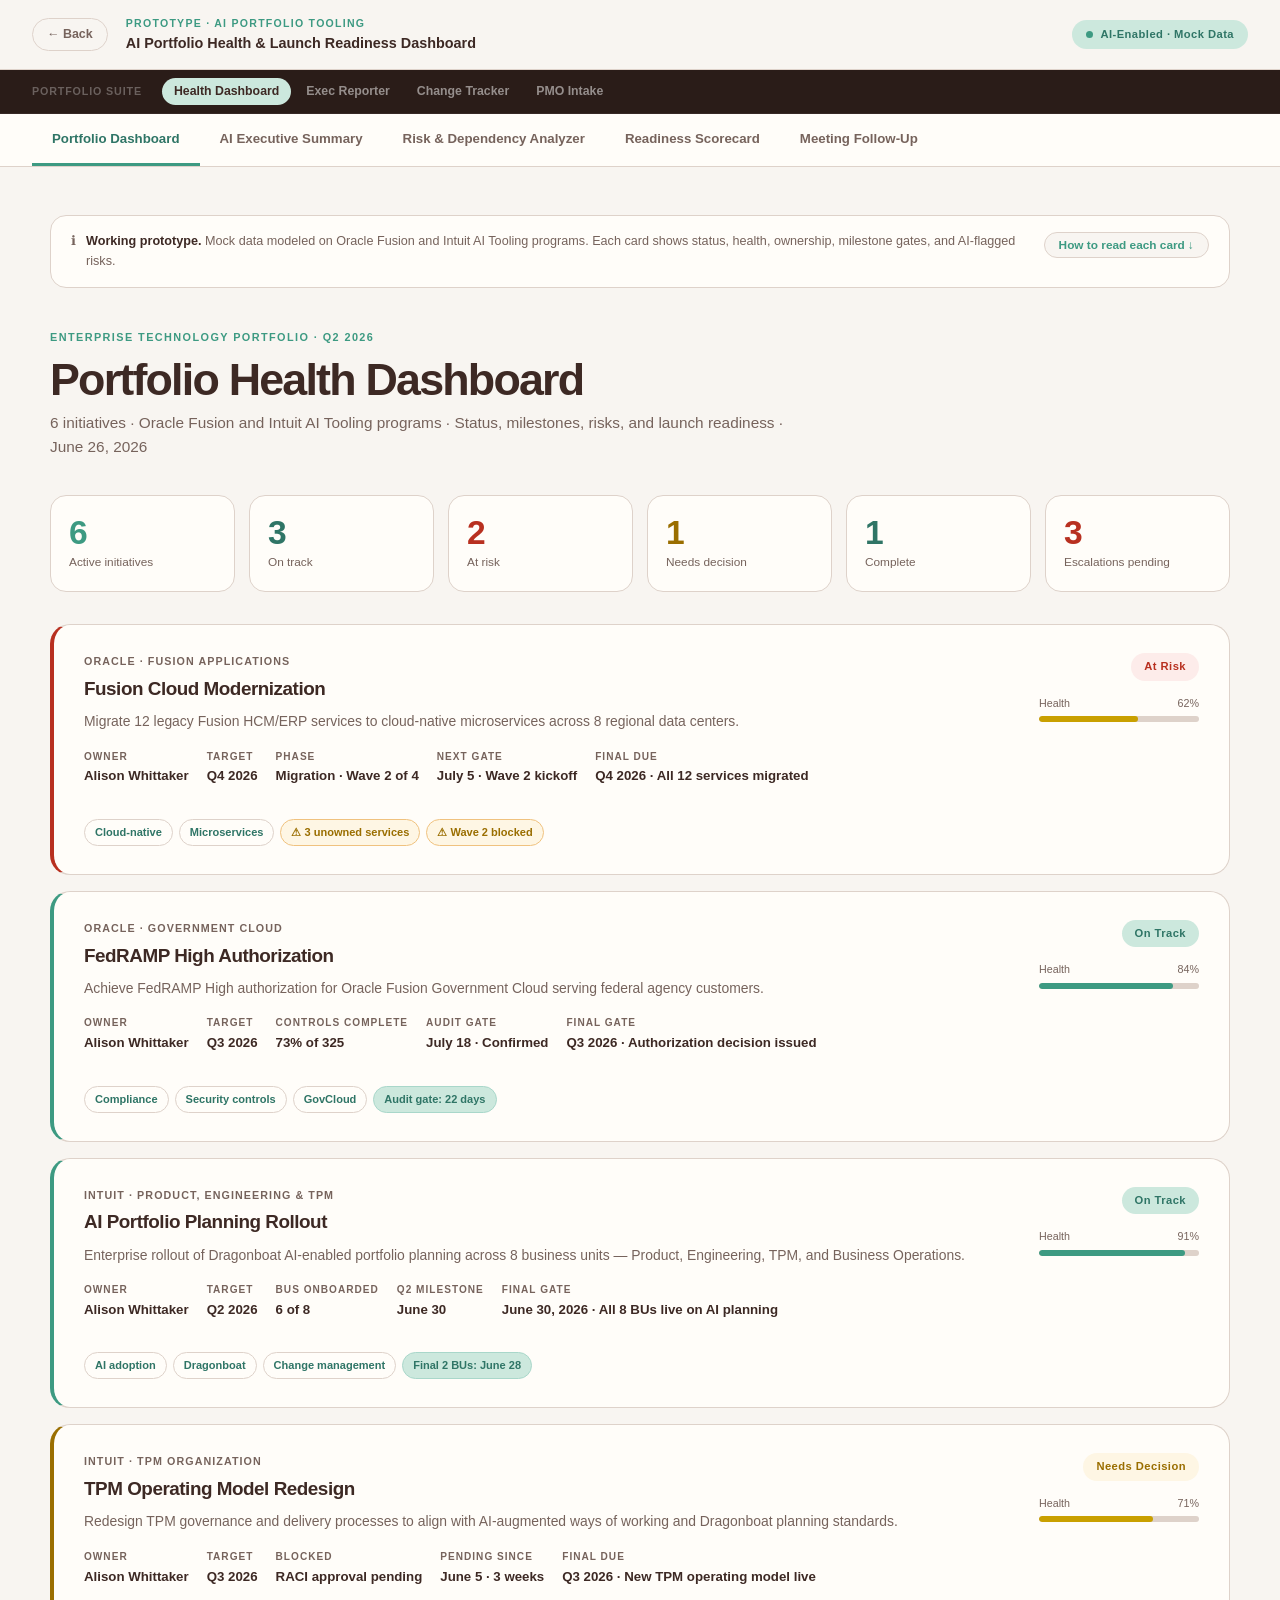
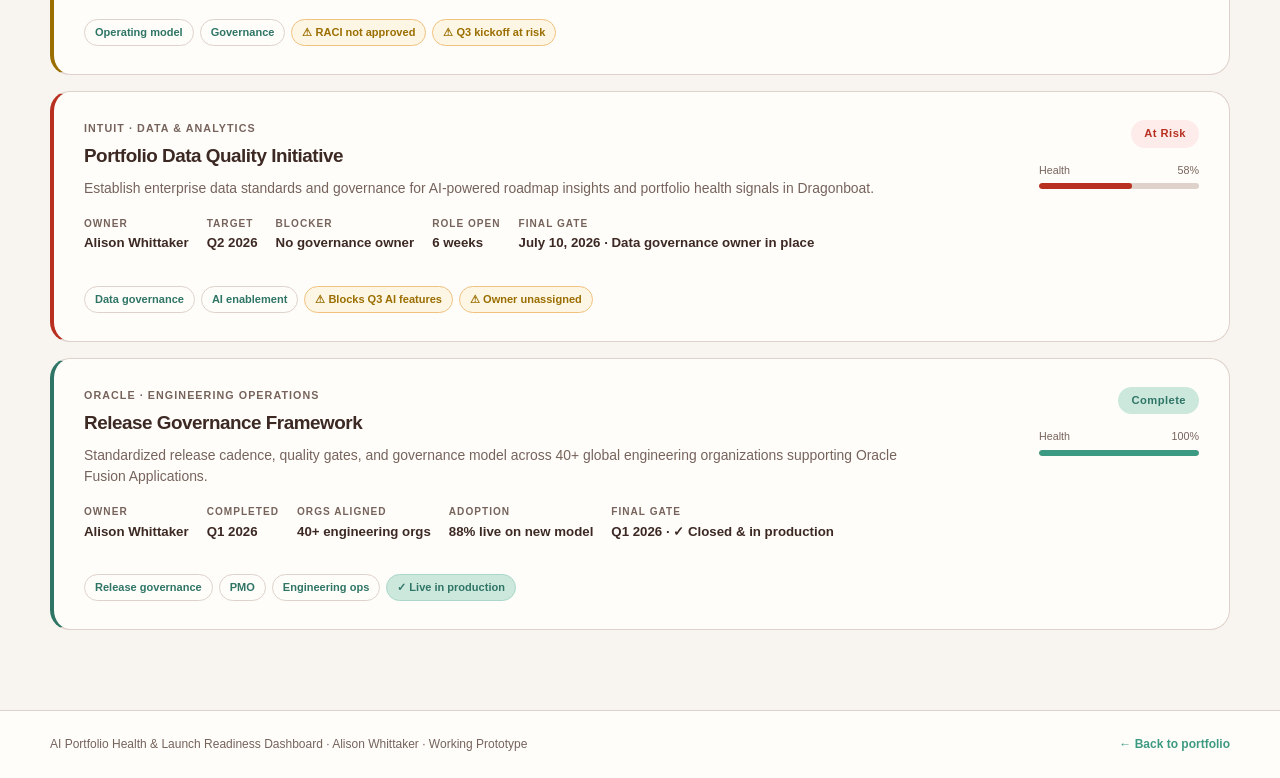
==== commit e96fb3f8: "Add files via upload" ====
--- a/portfolio-dashboard.html
+++ b/portfolio-dashboard.html
@@ -458,6 +458,17 @@
     <div class="ph-badge"><span class="ai-pulse"></span>AI-Enabled · Mock Data</div>
   </header>
 
+  <!-- SUITE NAV -->
+  <nav style="display:flex;align-items:center;gap:20px;padding:8px 32px;background:#2a1c18;border-bottom:1px solid rgba(255,255,255,.06);overflow-x:auto;">
+    <span style="font-size:.67rem;font-weight:800;letter-spacing:.08em;color:rgba(255,255,255,.3);text-transform:uppercase;white-space:nowrap;flex-shrink:0;">Portfolio Suite</span>
+    <div style="display:flex;gap:3px;">
+      <a href="portfolio-dashboard.html" style="font-size:.77rem;font-weight:600;color:var(--ink);background:var(--lime);padding:4px 12px;border-radius:99px;text-decoration:none;white-space:nowrap;">Health Dashboard</a>
+      <a href="exec-report-generator.html" style="font-size:.77rem;font-weight:600;color:rgba(255,255,255,.5);padding:4px 12px;border-radius:99px;text-decoration:none;white-space:nowrap;transition:all .15s;">Exec Reporter</a>
+      <a href="change-readiness-tracker.html" style="font-size:.77rem;font-weight:600;color:rgba(255,255,255,.5);padding:4px 12px;border-radius:99px;text-decoration:none;white-space:nowrap;transition:all .15s;">Change Tracker</a>
+      <a href="pmo-intake-scorer.html" style="font-size:.77rem;font-weight:600;color:rgba(255,255,255,.5);padding:4px 12px;border-radius:99px;text-decoration:none;white-space:nowrap;transition:all .15s;">PMO Intake</a>
+    </div>
+  </nav>
+
   <!-- TAB BAR -->
   <nav class="tab-bar" role="tablist" aria-label="Dashboard sections">
     <button class="tab-btn active" role="tab" data-tab="dashboard" aria-selected="true">Portfolio Dashboard</button>
@@ -473,7 +484,7 @@
       <div class="guide-top">
         <div class="guide-intro">
           <span aria-hidden="true">ℹ</span>
-          <span><strong>Working prototype.</strong> Mock data reflects patterns from Oracle Fusion Applications and Intuit AI Tooling &amp; Adoption programs. Each initiative card shows program status, health score, ownership, milestone gates, and AI-flagged risks — the same view a PMO leader would distribute to executive stakeholders.</span>
+          <span><strong>Working prototype.</strong> Mock data modeled on Oracle Fusion and Intuit AI Tooling programs. Each card shows status, health, ownership, milestone gates, and AI-flagged risks.</span>
         </div>
         <button class="guide-toggle" onclick="toggleGuide(this)" aria-expanded="false" aria-controls="guide-body">How to read each card ↓</button>
       </div>
@@ -481,77 +492,77 @@
       <div class="guide-body" id="guide-body">
 
         <div class="guide-sec">
-          <p class="guide-sec-title">Left border color &amp; status badge (top right of card) — program status</p>
+          <p class="guide-sec-title">Left border color &amp; status badge — program status</p>
           <div class="guide-grid">
             <div class="guide-item">
               <div class="gi-icon gi-green">■</div>
-              <div><strong>On Track</strong><span>Progressing to plan. No active blockers. Upcoming milestones confirmed.</span></div>
+              <div><strong>On Track</strong><span>On plan. No blockers. Upcoming milestones confirmed.</span></div>
             </div>
             <div class="guide-item">
               <div class="gi-icon gi-red">■</div>
-              <div><strong>At Risk</strong><span>A blocker, ownership gap, or missed milestone is threatening delivery. Escalation likely needed.</span></div>
+              <div><strong>At Risk</strong><span>Blocker or missed milestone threatening delivery. Escalation likely required.</span></div>
             </div>
             <div class="guide-item">
               <div class="gi-icon gi-amber">■</div>
-              <div><strong>Needs Decision</strong><span>Program is stalled pending an executive approval or decision. Cannot advance until resolved.</span></div>
+              <div><strong>Needs Decision</strong><span>Stalled pending executive approval. Cannot advance until resolved.</span></div>
             </div>
             <div class="guide-item">
               <div class="gi-icon gi-done">■</div>
-              <div><strong>Complete</strong><span>Delivered and closed. May be in post-launch monitoring or adoption follow-up phase.</span></div>
+              <div><strong>Complete</strong><span>Delivered. May be in post-launch monitoring.</span></div>
             </div>
           </div>
         </div>
 
         <div class="guide-sec">
-          <p class="guide-sec-title">Health bar (top right of card) — overall program health score 0–100%</p>
+          <p class="guide-sec-title">Health bar — program health score 0–100%</p>
           <div class="guide-grid">
             <div class="guide-item">
               <div class="gi-icon gi-green" style="font-size:.6rem">80+</div>
-              <div><strong>Green (80–100%)</strong><span>Healthy. Milestones on track, risks actively managed, no critical gaps.</span></div>
+              <div><strong>Green (80–100%)</strong><span>Healthy. Milestones on track, risks managed.</span></div>
             </div>
             <div class="guide-item">
               <div class="gi-icon gi-amber" style="font-size:.55rem">60–79</div>
-              <div><strong>Amber (60–79%)</strong><span>Moderate concern. Some blockers or ownership gaps need near-term attention to avoid slippage.</span></div>
+              <div><strong>Amber (60–79%)</strong><span>Moderate concern. Blockers need near-term attention.</span></div>
             </div>
             <div class="guide-item">
               <div class="gi-icon gi-red" style="font-size:.6rem">&lt;60</div>
-              <div><strong>Red (&lt;60%)</strong><span>Significant issues present. Delivery at risk without immediate leadership intervention.</span></div>
+              <div><strong>Red (&lt;60%)</strong><span>Delivery at risk. Immediate leadership action required.</span></div>
             </div>
           </div>
         </div>
 
         <div class="guide-sec">
-          <p class="guide-sec-title">Metadata fields — key program facts displayed below the description</p>
+          <p class="guide-sec-title">Metadata fields</p>
           <div class="guide-grid">
             <div class="guide-item">
               <div class="gi-icon gi-soft">👤</div>
-              <div><strong>Owner</strong><span>Program lead accountable for delivery, escalation, and executive communication.</span></div>
+              <div><strong>Owner</strong><span>Program lead accountable for delivery and escalation.</span></div>
             </div>
             <div class="guide-item">
               <div class="gi-icon gi-soft">📅</div>
-              <div><strong>Target</strong><span>Planned delivery quarter or date per the current program schedule.</span></div>
+              <div><strong>Target</strong><span>Planned delivery quarter or date.</span></div>
             </div>
             <div class="guide-item">
               <div class="gi-icon gi-soft">↗</div>
-              <div><strong>Phase / Progress</strong><span>Current stage of delivery — e.g., Wave 2 of 4, 73% of controls complete, or 6 of 8 BUs onboarded.</span></div>
+              <div><strong>Phase / Progress</strong><span>Current delivery stage — e.g., Wave 2 of 4, 73% complete, 6 of 8 BUs onboarded.</span></div>
             </div>
             <div class="guide-item">
               <div class="gi-icon gi-soft">⏱</div>
-              <div><strong>Next Gate / Audit Gate / Q2 Milestone</strong><span>The nearest upcoming decision point, approval, or milestone that determines whether the program can advance.</span></div>
+              <div><strong>Next Gate</strong><span>Nearest decision point or milestone gating program advancement.</span></div>
             </div>
             <div class="guide-item">
               <div class="gi-icon gi-red">!</div>
-              <div><strong>Blocked / Blocker / Pending</strong><span>An active issue preventing forward progress. Shown with duration (e.g., "3 weeks") to flag how long it has been unresolved.</span></div>
+              <div><strong>Blocked / Blocker</strong><span>Active issue preventing progress. Duration shows how long unresolved.</span></div>
             </div>
             <div class="guide-item">
               <div class="gi-icon gi-done">⬡</div>
-              <div><strong>Final Gate / Final Due</strong><span>The ultimate completion milestone or end-state delivery date — what "done" looks like for this initiative.</span></div>
+              <div><strong>Final Gate / Final Due</strong><span>Ultimate completion milestone — what "done" looks like.</span></div>
             </div>
           </div>
         </div>
 
         <div class="guide-sec">
-          <p class="guide-sec-title">Tag chips (bottom of each card) — domain labels and live status signals</p>
+          <p class="guide-sec-title">Tag chips (bottom of card) — domain labels and live status signals</p>
           <div class="guide-tags-col">
             <div>
               <div class="guide-tag-row">
@@ -560,7 +571,7 @@
                 <span class="gdemo gdemo-n">PMO</span>
                 <span class="gdemo gdemo-n">Compliance</span>
               </div>
-              <p class="guide-tag-desc" style="margin-top:6px"><strong style="color:var(--ink)">White border, green text</strong> — Domain, tool, or methodology label. Identifies the technology area, platform, or delivery approach the program operates in (e.g., cloud-native architecture, AI tooling, release governance).</p>
+              <p class="guide-tag-desc" style="margin-top:6px"><strong style="color:var(--ink)">White border</strong> — Domain, tool, or methodology label.</p>
             </div>
             <div>
               <div class="guide-tag-row">
@@ -568,7 +579,7 @@
                 <span class="gdemo gdemo-w">⚠ RACI not approved</span>
                 <span class="gdemo gdemo-w">⚠ Owner unassigned</span>
               </div>
-              <p class="guide-tag-desc" style="margin-top:6px"><strong style="color:var(--ink)">Amber background with ⚠</strong> — Active risk, blocker, or pending decision that is directly impacting this program's health score or delivery timeline. These are the items that need immediate attention.</p>
+              <p class="guide-tag-desc" style="margin-top:6px"><strong style="color:var(--ink)">Amber ⚠</strong> — Active risk or pending decision impacting health or timeline.</p>
             </div>
             <div>
               <div class="guide-tag-row">
@@ -576,7 +587,7 @@
                 <span class="gdemo gdemo-g">Final 2 BUs: June 28</span>
                 <span class="gdemo gdemo-g">✓ Live in production</span>
               </div>
-              <p class="guide-tag-desc" style="margin-top:6px"><strong style="color:var(--ink)">Green background</strong> — Positive status signal. Either a confirmed upcoming milestone with a countdown showing days or a date remaining, or a completed delivery milestone confirming the program met its goal.</p>
+              <p class="guide-tag-desc" style="margin-top:6px"><strong style="color:var(--ink)">Green</strong> — Confirmed upcoming milestone or completed delivery.</p>
             </div>
           </div>
         </div>
@@ -589,7 +600,7 @@
       <div class="panel-header">
         <p class="panel-eyebrow">Enterprise Technology Portfolio · Q2 2026</p>
         <h1 class="panel-title">Portfolio Health Dashboard</h1>
-        <p class="panel-sub">6 active initiatives across Oracle Fusion Applications and Intuit AI Tooling programs. Tracks status, milestones, risks, blockers, and launch readiness. Last updated June 26, 2026.</p>
+        <p class="panel-sub">6 initiatives · Oracle Fusion and Intuit AI Tooling programs · Status, milestones, risks, and launch readiness · June 26, 2026</p>
       </div>
 
       <div class="stats-row">
@@ -625,7 +636,7 @@
           <div>
             <p class="pc-org">Oracle · Fusion Applications</p>
             <h2 class="pc-name">Fusion Cloud Modernization</h2>
-            <p class="pc-desc">Migrate 12 legacy Fusion HCM and ERP services to cloud-native microservices architecture across 8 regional data centers.</p>
+            <p class="pc-desc">Migrate 12 legacy Fusion HCM/ERP services to cloud-native microservices across 8 regional data centers.</p>
             <div class="pc-meta">
               <div class="meta-item"><span class="meta-lbl">Owner</span><span class="meta-val">Alison Whittaker</span></div>
               <div class="meta-item"><span class="meta-lbl">Target</span><span class="meta-val">Q4 2026</span></div>
@@ -653,7 +664,7 @@
           <div>
             <p class="pc-org">Oracle · Government Cloud</p>
             <h2 class="pc-name">FedRAMP High Authorization</h2>
-            <p class="pc-desc">Achieve FedRAMP High authorization for Oracle Fusion Government Cloud tenant supporting federal agency customers.</p>
+            <p class="pc-desc">Achieve FedRAMP High authorization for Oracle Fusion Government Cloud serving federal agency customers.</p>
             <div class="pc-meta">
               <div class="meta-item"><span class="meta-lbl">Owner</span><span class="meta-val">Alison Whittaker</span></div>
               <div class="meta-item"><span class="meta-lbl">Target</span><span class="meta-val">Q3 2026</span></div>
@@ -681,7 +692,7 @@
           <div>
             <p class="pc-org">Intuit · Product, Engineering &amp; TPM</p>
             <h2 class="pc-name">AI Portfolio Planning Rollout</h2>
-            <p class="pc-desc">Enterprise adoption of Dragonboat AI-enabled portfolio planning and roadmapping across 8 business units — Product, Engineering, TPM, and Business Operations.</p>
+            <p class="pc-desc">Enterprise rollout of Dragonboat AI-enabled portfolio planning across 8 business units — Product, Engineering, TPM, and Business Operations.</p>
             <div class="pc-meta">
               <div class="meta-item"><span class="meta-lbl">Owner</span><span class="meta-val">Alison Whittaker</span></div>
               <div class="meta-item"><span class="meta-lbl">Target</span><span class="meta-val">Q2 2026</span></div>
@@ -709,7 +720,7 @@
           <div>
             <p class="pc-org">Intuit · TPM Organization</p>
             <h2 class="pc-name">TPM Operating Model Redesign</h2>
-            <p class="pc-desc">Redesign TPM governance structures and delivery processes to align with AI-augmented ways of working and Dragonboat planning standards across the organization.</p>
+            <p class="pc-desc">Redesign TPM governance and delivery processes to align with AI-augmented ways of working and Dragonboat planning standards.</p>
             <div class="pc-meta">
               <div class="meta-item"><span class="meta-lbl">Owner</span><span class="meta-val">Alison Whittaker</span></div>
               <div class="meta-item"><span class="meta-lbl">Target</span><span class="meta-val">Q3 2026</span></div>
@@ -737,7 +748,7 @@
           <div>
             <p class="pc-org">Intuit · Data &amp; Analytics</p>
             <h2 class="pc-name">Portfolio Data Quality Initiative</h2>
-            <p class="pc-desc">Establish enterprise data standards and governance for AI-powered roadmap insights and portfolio health signals within Dragonboat.</p>
+            <p class="pc-desc">Establish enterprise data standards and governance for AI-powered roadmap insights and portfolio health signals in Dragonboat.</p>
             <div class="pc-meta">
               <div class="meta-item"><span class="meta-lbl">Owner</span><span class="meta-val">Alison Whittaker</span></div>
               <div class="meta-item"><span class="meta-lbl">Target</span><span class="meta-val">Q2 2026</span></div>
@@ -765,7 +776,7 @@
           <div>
             <p class="pc-org">Oracle · Engineering Operations</p>
             <h2 class="pc-name">Release Governance Framework</h2>
-            <p class="pc-desc">Standardized release cadence, quality gates, and governance operating model across 40+ global engineering organizations supporting Oracle Fusion Applications.</p>
+            <p class="pc-desc">Standardized release cadence, quality gates, and governance model across 40+ global engineering organizations supporting Oracle Fusion Applications.</p>
             <div class="pc-meta">
               <div class="meta-item"><span class="meta-lbl">Owner</span><span class="meta-val">Alison Whittaker</span></div>
               <div class="meta-item"><span class="meta-lbl">Completed</span><span class="meta-val">Q1 2026</span></div>
@@ -797,7 +808,7 @@
       <div class="panel-header">
         <p class="panel-eyebrow">✦ AI-Generated</p>
         <h1 class="panel-title">AI Executive Summary</h1>
-        <p class="panel-sub">Weekly portfolio update synthesized from program status, milestone data, RAID logs, and risk patterns. Ready for executive distribution.</p>
+        <p class="panel-sub">Weekly portfolio update synthesized from status, milestone data, and RAID logs. Ready for executive distribution.</p>
       </div>
 
       <div class="ai-card">
@@ -812,20 +823,20 @@
 
         <div class="sum-sec">
           <h3>Portfolio at a Glance</h3>
-          <p>The portfolio carries <strong>2 programs at risk</strong> this week, with <strong>1 decision escalation outstanding for 3+ weeks</strong>. Of 6 active initiatives, 1 is complete, 3 are on track, and 2 require immediate executive action. Overall portfolio health is <strong>74%</strong>, down 4 points from last week as the Portfolio Data Quality Initiative continues to slip without a named governance owner.</p>
+          <p><strong>2 programs at risk. 1 escalation pending 3+ weeks.</strong> Of 6 initiatives: 1 complete, 3 on track, 2 require immediate action. Portfolio health: <strong>74%</strong>, down 4 points — Portfolio Data Quality slipping without a named governance owner.</p>
         </div>
 
         <div class="sum-sec">
           <h3>Progress Highlights</h3>
-          <p><strong>AI Portfolio Planning Rollout (91% health)</strong> completed BU onboarding for 6 of 8 business units this week, ahead of the June 30 Q2 milestone. Tax Platform and Financial Services sessions are confirmed for June 28. This program is the strongest performer in the portfolio and on track to close Q2 on time.</p>
-          <p><strong>FedRAMP High Authorization (84% health)</strong> remains on track. Security control documentation is 73% complete across 325 controls, the third-party audit partner has been contracted, and the July 18 security gate is confirmed. No active blockers, though a contingency plan for Tier 1 control gaps has not yet been documented.</p>
-          <p><strong>Release Governance Framework</strong> officially closed Q1 2026. Standardized release cadence and quality gates are now live across all 40+ engineering organizations. Post-implementation survey shows 88% adoption — follow-up is planned for the remaining 5 teams (12%) in July.</p>
+          <p><strong>AI Portfolio Planning Rollout (91%)</strong> completed 6 of 8 BU onboarding sessions. Final 2 (Tax Platform, Financial Services) confirmed June 28. On track to close Q2 June 30.</p>
+          <p><strong>FedRAMP High Authorization (84%)</strong> on track. Controls 73% complete across 325. Audit partner contracted, July 18 gate confirmed. No blockers. Contingency plan for Tier 1 control gaps not yet documented.</p>
+          <p><strong>Release Governance Framework</strong> closed Q1 2026. Live across 40+ engineering organizations. Post-implementation adoption: 88%. Follow-up planned for 5 remaining teams in July.</p>
         </div>
 
         <div class="sum-sec">
           <h3>Risks &amp; Blockers</h3>
-          <p><strong>Fusion Cloud Modernization (62% health, At Risk):</strong> 3 of 12 services — Payroll, Benefits, and Tax Calculation — remain without assigned migration owners. Wave 2 kickoff is July 5. Without owner assignment this week, the program slips to Q1 2027 delivery. This risk was first flagged 2 weeks ago with no resolution. Engineering VP escalation is required immediately.</p>
-          <p><strong>Portfolio Data Quality Initiative (58% health, At Risk):</strong> The data governance owner role has been open for 6 weeks with no appointment. This blocks AI roadmap feature activation for all 8 business units in Q3 and degrades Dragonboat AI signal accuracy. This appointment needs leadership action by July 10 to protect Q3 commitments.</p>
+          <p><strong>Fusion Cloud Modernization (62%, At Risk):</strong> Payroll, Benefits, and Tax Calculation have no assigned migration owners. Wave 2 kickoff: July 5. Without resolution this week, delivery slips to Q1 2027. First flagged 2 weeks ago — no action taken. Engineering VP escalation required immediately.</p>
+          <p><strong>Portfolio Data Quality Initiative (58%, At Risk):</strong> Governance owner role open 6 weeks. Blocks Q3 AI feature activation for all 8 BUs and degrades Dragonboat AI accuracy. Leadership action required by July 10.</p>
         </div>
 
         <div class="sum-sec">
@@ -833,22 +844,22 @@
           <div class="dec-list">
             <div class="dec-item">
               <span class="dec-num">1</span>
-              <p><strong>Fusion Cloud Modernization:</strong> Engineering VP to assign migration owners for Payroll, Benefits, and Tax Calculation services before July 5. <em>Risk if unresolved: Wave 2 delivery slips 2 quarters to Q1 2027.</em></p>
+              <p><strong>Fusion Cloud Modernization:</strong> Engineering VP assigns migration owners for Payroll, Benefits, and Tax Calculation by July 5. <em>Risk: Wave 2 slips 2 quarters to Q1 2027.</em></p>
             </div>
             <div class="dec-item">
               <span class="dec-num">2</span>
-              <p><strong>Portfolio Data Quality Initiative:</strong> VP of Data to appoint data governance owner. Role has been open 6 weeks. <em>Risk if unresolved: Q3 AI roadmap features blocked for all 8 business units.</em></p>
+              <p><strong>Portfolio Data Quality Initiative:</strong> VP of Data appoints data governance owner. Open 6 weeks. <em>Risk: Q3 AI features blocked for all 8 BUs.</em></p>
             </div>
             <div class="dec-item">
               <span class="dec-num">3</span>
-              <p><strong>TPM Operating Model Redesign:</strong> Executive sponsor needed to approve updated RACI. Outstanding 3 weeks. <em>Risk if unresolved: Q3 kickoff cannot proceed — program enters delay.</em></p>
+              <p><strong>TPM Operating Model Redesign:</strong> Executive sponsor approves RACI. Outstanding 3 weeks. <em>Risk: Q3 kickoff delayed.</em></p>
             </div>
           </div>
         </div>
 
         <div class="sum-sec">
           <h3>Looking Ahead — Week of June 29</h3>
-          <p>Two high-priority milestones land next week: <strong>AI Planning Rollout Q2 milestone (June 30)</strong> — confirmed on track — and the <strong>Fusion Cloud Modernization Wave 2 kickoff (July 5)</strong> — currently blocked. Recommend a 30-minute executive decision call by June 28 to resolve the Wave 2 ownership gap and unblock the RACI approval for TPM Operating Model. FedRAMP audit gate on July 18 remains 22 days out with no current blockers.</p>
+          <p>Two milestones next week: <strong>AI Planning Q2 milestone (June 30)</strong> — on track — and <strong>Fusion Wave 2 kickoff (July 5)</strong> — currently blocked. Recommend a 30-minute exec call by June 28 to resolve Wave 2 ownership and TPM RACI approval. FedRAMP audit gate July 18 — 22 days out, no blockers.</p>
         </div>
       </div>
     </div>
@@ -858,14 +869,14 @@
       <div class="panel-header">
         <p class="panel-eyebrow">✦ AI-Analyzed</p>
         <h1 class="panel-title">Risk &amp; Dependency Analyzer</h1>
-        <p class="panel-sub">AI-flagged risks, hidden dependencies, ownership gaps, and missing launch criteria — synthesized from RAID logs, milestone data, and cross-program patterns.</p>
+        <p class="panel-sub">AI-flagged risks, ownership gaps, and cross-program dependencies — synthesized from RAID logs and milestone data.</p>
       </div>
 
       <div class="hidden-banner">
         <span class="hb-icon">⚠</span>
         <div class="hb-body">
           <strong>2 hidden risks identified by AI</strong>
-          <p>These risks were not present in existing RAID logs. AI surfaced them by analyzing milestone dependencies, ownership gaps, and cross-program data patterns. Marked below with <span style="display:inline-flex;align-items:center;padding:1px 6px;border-radius:4px;background:var(--lime);color:var(--forest);font-size:.65rem;font-weight:800;margin:0 2px;">✦ AI</span>.</p>
+          <p>Absent from existing RAID logs — surfaced by AI through milestone dependency and cross-program pattern analysis. Marked <span style="display:inline-flex;align-items:center;padding:1px 6px;border-radius:4px;background:var(--lime);color:var(--forest);font-size:.65rem;font-weight:800;margin:0 2px;">✦ AI</span> below.</p>
         </div>
       </div>
 
@@ -885,7 +896,7 @@
           <tbody>
             <tr>
               <td>Fusion Cloud Modernization</td>
-              <td>3 of 12 services (Payroll, Benefits, Tax Calculation) have no assigned migration owner. Blocks Wave 2 kickoff July 5.</td>
+              <td>Payroll, Benefits, Tax Calculation without migration owners. Blocks Wave 2 kickoff July 5.</td>
               <td>Ownership gap</td>
               <td><span class="sev sev-h">● High</span></td>
               <td>Engineering VP</td>
@@ -894,7 +905,7 @@
             </tr>
             <tr>
               <td>Portfolio Data Quality</td>
-              <td>Data governance owner role open 6 weeks. Blocks Q3 AI roadmap feature activation for all 8 BUs.</td>
+              <td>Governance owner role open 6 weeks. Blocks Q3 AI feature activation for 8 BUs.</td>
               <td>Blocker</td>
               <td><span class="sev sev-h">● High</span></td>
               <td>Unassigned</td>
@@ -903,7 +914,7 @@
             </tr>
             <tr>
               <td>TPM Operating Model</td>
-              <td>RACI approval pending 3 weeks with no documented decision timeline or named exec sponsor.</td>
+              <td>RACI approval pending 3 weeks. No decision timeline or exec sponsor named.</td>
               <td>Decision gap</td>
               <td><span class="sev sev-h">● High</span></td>
               <td>VP Engineering</td>
@@ -912,7 +923,7 @@
             </tr>
             <tr>
               <td>AI Planning Rollout</td>
-              <td>2 of 8 BU leads (Tax Platform, Financial Services) have not completed platform training. Rollout gate June 30.</td>
+              <td>Tax Platform and Financial Services BU leads haven't completed platform training. Gate June 30.</td>
               <td>Readiness gap</td>
               <td><span class="sev sev-m">● Medium</span></td>
               <td>Alison Whittaker</td>
@@ -921,7 +932,7 @@
             </tr>
             <tr>
               <td>FedRAMP Authorization <span class="ai-tag">✦ AI</span></td>
-              <td><em>AI-identified:</em> No contingency plan documented if July 18 audit surfaces a Tier 1 control gap. A gap would push authorization to Q1 2027 with no current mitigation path.</td>
+              <td><em>AI-identified:</em> No contingency plan if July 18 audit surfaces a Tier 1 control gap. Would push authorization to Q1 2027.</td>
               <td>Hidden risk</td>
               <td><span class="sev sev-m">● Medium</span></td>
               <td>Alison Whittaker</td>
@@ -930,7 +941,7 @@
             </tr>
             <tr>
               <td>Fusion Cloud Modernization <span class="ai-tag">✦ AI</span></td>
-              <td><em>AI-identified:</em> Payroll and Tax Calculation services share a legacy batch processing dependency undocumented in any RAID log. Creates hidden coordination risk across 3 engineering teams if migration timelines diverge.</td>
+              <td><em>AI-identified:</em> Payroll and Tax Calculation share an undocumented legacy batch processing dependency — hidden coordination risk across 3 engineering teams if migration timelines diverge.</td>
               <td>Hidden dependency</td>
               <td><span class="sev sev-m">● Medium</span></td>
               <td>Unassigned</td>
@@ -939,7 +950,7 @@
             </tr>
             <tr>
               <td>Release Governance Framework</td>
-              <td>Post-implementation adoption at 88%. 5 teams (12%) still running legacy processes with no documented follow-up plan.</td>
+              <td>Adoption at 88%. 5 teams (12%) still on legacy processes. No follow-up plan documented.</td>
               <td>Adoption gap</td>
               <td><span class="sev sev-l">● Low</span></td>
               <td>Alison Whittaker</td>
@@ -952,19 +963,19 @@
 
       <div class="dep-card">
         <h3>✦ AI Cross-Program Dependency Map</h3>
-        <p>Dependencies identified by AI that span multiple programs — not captured in individual RAID logs.</p>
+        <p>Cross-program dependencies not captured in individual RAID logs.</p>
         <div class="dep-list">
           <div class="dep-item">
             <span>🔗</span>
-            <span><strong>Portfolio Data Quality → AI Planning Rollout:</strong> Data quality standards must be approved and a governance owner in place before Dragonboat AI signals can be validated. A delay here pushes AI signal activation from Q3 to Q4 — affecting 8 BUs simultaneously.</span>
+            <span><strong>Portfolio Data Quality → AI Planning Rollout:</strong> Governance owner must be in place before Dragonboat AI signals can be validated. Delay pushes AI signal activation from Q3 to Q4 across all 8 BUs.</span>
           </div>
           <div class="dep-item">
             <span>🔗</span>
-            <span><strong>TPM Operating Model → AI Planning Rollout:</strong> RACI approval is required before TPM governance workflows can be embedded in Dragonboat. Without it, the AI planning rollout achieves partial adoption — TPM teams cannot fully participate in AI-enabled planning.</span>
+            <span><strong>TPM Operating Model → AI Planning Rollout:</strong> RACI approval required before TPM governance workflows embed in Dragonboat. Without it, TPM teams cannot fully participate in AI-enabled planning.</span>
           </div>
           <div class="dep-item">
             <span>🔗</span>
-            <span><strong>Fusion Cloud Modernization → FedRAMP Authorization:</strong> If the Payroll service migration is delayed past July 5, it may impact FedRAMP control evidence submitted for the July 18 audit. The Payroll service migration generates required security evidence for 3 authorization controls.</span>
+            <span><strong>Fusion Cloud Modernization → FedRAMP Authorization:</strong> Payroll service delay past July 5 may impact FedRAMP control evidence for the July 18 audit — 3 authorization controls depend on that migration.</span>
           </div>
         </div>
       </div>
@@ -975,7 +986,7 @@
       <div class="panel-header">
         <p class="panel-eyebrow">✦ AI-Scored</p>
         <h1 class="panel-title">Readiness Scorecard</h1>
-        <p class="panel-sub">Each initiative scored across health, risk exposure, launch readiness, and open decisions. Scores are derived from program data, RAID logs, and milestone proximity.</p>
+        <p class="panel-sub">Initiatives scored on health, risk, readiness, and open decisions — derived from program data, RAID logs, and milestone proximity.</p>
       </div>
 
       <div class="sc-wrap">
@@ -1000,7 +1011,7 @@
               <td class="center"><span class="chip chip-r">High</span></td>
               <td class="center"><span class="chip chip-r">41%</span></td>
               <td class="center"><span class="chip chip-r">3 open</span></td>
-              <td class="rec-cell">Escalate ownership gaps to Engineering VP before July 5. Do not proceed to Wave 2 without all 3 service owners assigned.</td>
+              <td class="rec-cell">Escalate to Engineering VP by July 5. Do not proceed to Wave 2 without all 3 owners assigned.</td>
             </tr>
             <tr>
               <td>
@@ -1011,7 +1022,7 @@
               <td class="center"><span class="chip chip-a">Medium</span></td>
               <td class="center"><span class="chip chip-g">78%</span></td>
               <td class="center"><span class="chip chip-g">0 open</span></td>
-              <td class="rec-cell">On track for July 18 gate. Document a contingency plan for a Tier 1 control gap scenario before the audit date.</td>
+              <td class="rec-cell">On track for July 18. Document contingency plan for a Tier 1 control gap before audit.</td>
             </tr>
             <tr>
               <td>
@@ -1022,7 +1033,7 @@
               <td class="center"><span class="chip chip-g">Low</span></td>
               <td class="center"><span class="chip chip-g">89%</span></td>
               <td class="center"><span class="chip chip-g">0 open</span></td>
-              <td class="rec-cell">Ready to close Q2 milestone June 30. Complete final 2 BU training sessions by June 28. No blockers.</td>
+              <td class="rec-cell">Close Q2 milestone June 30. Complete final 2 BU training sessions by June 28. No blockers.</td>
             </tr>
             <tr>
               <td>
@@ -1033,7 +1044,7 @@
               <td class="center"><span class="chip chip-a">Medium</span></td>
               <td class="center"><span class="chip chip-a">55%</span></td>
               <td class="center"><span class="chip chip-r">1 open</span></td>
-              <td class="rec-cell">RACI decision is blocking Q3 kickoff. Identify executive sponsor and secure approval by June 30 or program enters delay.</td>
+              <td class="rec-cell">RACI blocking Q3 kickoff. Secure exec sponsor and approval by June 30.</td>
             </tr>
             <tr>
               <td>
@@ -1044,7 +1055,7 @@
               <td class="center"><span class="chip chip-r">High</span></td>
               <td class="center"><span class="chip chip-r">32%</span></td>
               <td class="center"><span class="chip chip-r">2 open</span></td>
-              <td class="rec-cell">Not ready for Q2 close. Data governance owner appointment is the critical path. Delays all downstream Q3 AI features for 8 BUs.</td>
+              <td class="rec-cell">Not ready for Q2 close. Governance owner is critical path — delays all Q3 AI features for 8 BUs.</td>
             </tr>
             <tr>
               <td>
@@ -1055,7 +1066,7 @@
               <td class="center"><span class="chip chip-g">Low</span></td>
               <td class="center"><span class="chip chip-n">N/A</span></td>
               <td class="center"><span class="chip chip-g">0 open</span></td>
-              <td class="rec-cell">Complete. Plan adoption follow-up for 5 remaining teams (12%) not yet live on the new governance model by July 31.</td>
+              <td class="rec-cell">Complete. Follow up with 5 remaining teams (12%) not yet on new model by July 31.</td>
             </tr>
           </tbody>
         </table>
@@ -1073,13 +1084,12 @@
       <div class="panel-header">
         <p class="panel-eyebrow">✦ AI-Powered</p>
         <h1 class="panel-title">Meeting Follow-Up Automation</h1>
-        <p class="panel-sub">Paste raw meeting notes below. AI extracts action items with owners and dates, decisions made, open questions, and flags for follow-up.</p>
+        <p class="panel-sub">Paste raw meeting notes. AI extracts action items, decisions, open questions, and follow-up flags.</p>
       </div>
 
       <div class="meeting-grid">
         <div class="meet-card">
           <h3>Paste Meeting Notes</h3>
-          <p>Raw notes, transcript excerpt, or summary from any planning, status, or governance meeting.</p>
           <textarea id="meeting-notes" placeholder="Example:&#10;&#10;Portfolio sync — June 26, 2026&#10;Attendees: Alison Whittaker, VP Engineering, VP Data, Exec Sponsor&#10;&#10;Alison: Wave 2 kickoff for Fusion Cloud Modernization is at risk. Three services still don't have migration owners — Payroll, Benefits, Tax Calc. Need Engineering VP to assign owners before July 5 or we slip a full quarter.&#10;&#10;Alison: FedRAMP audit partner contracted, July 18 gate is firm. Raised whether we have a contingency if a Tier 1 control gap is found. Will document fallback plan by July 14.&#10;&#10;Alison: Data governance owner still not appointed after 6 weeks. Sending decision request to VP of Data by June 28. Blocks Q3 AI features for all 8 BUs if not resolved.&#10;&#10;Alison: RACI for TPM Operating Model needs exec approval before Q3 kickoff. Outstanding 3 weeks — need exec sponsor identified by June 28.&#10;&#10;AI Planning Rollout update: 6 of 8 BUs onboarded. Final 2 sessions June 28. On track to close Q2 milestone June 30."></textarea>
           <button class="analyze-btn" id="analyze-btn" onclick="analyzeNotes()">
             <span aria-hidden="true">✦</span> Analyze Notes
@@ -1088,7 +1098,6 @@
 
         <div class="meet-card">
           <h3>AI-Generated Follow-Up</h3>
-          <p>Structured output extracted from your meeting notes.</p>
 
           <div class="load-bar" id="load-bar" role="progressbar" aria-label="Analyzing notes">
             <div class="lb-fill"></div>
@@ -1181,15 +1190,15 @@
               <div class="out-item flag">
                 <span class="out-item-icon" aria-hidden="true">⚠</span>
                 <div class="out-item-body">
-                  <strong>5 of 5 action items are owned by Alison Whittaker — single point of dependency across all programs</strong>
-                  <span>Consider delegating or sequencing tasks to reduce risk concentration. High-priority items due June 28 and July 5 are simultaneous.</span>
+                  <strong>5 of 5 action items owned by Alison Whittaker — single point of dependency</strong>
+                  <span>Consider delegating or sequencing. High-priority items due June 28 and July 5 are simultaneous.</span>
                 </div>
               </div>
               <div class="out-item flag">
                 <span class="out-item-icon" aria-hidden="true">⚠</span>
                 <div class="out-item-body">
-                  <strong>RACI escalation pending 3 weeks — no executive sponsor identified in the notes</strong>
-                  <span>AI recommends adding "Identify exec sponsor" as a prerequisite action item before June 28, not June 30.</span>
+                  <strong>RACI escalation pending 3 weeks — no exec sponsor identified</strong>
+                  <span>"Identify exec sponsor" should be a prerequisite action item before June 28, not June 30.</span>
                 </div>
               </div>
             </div>
